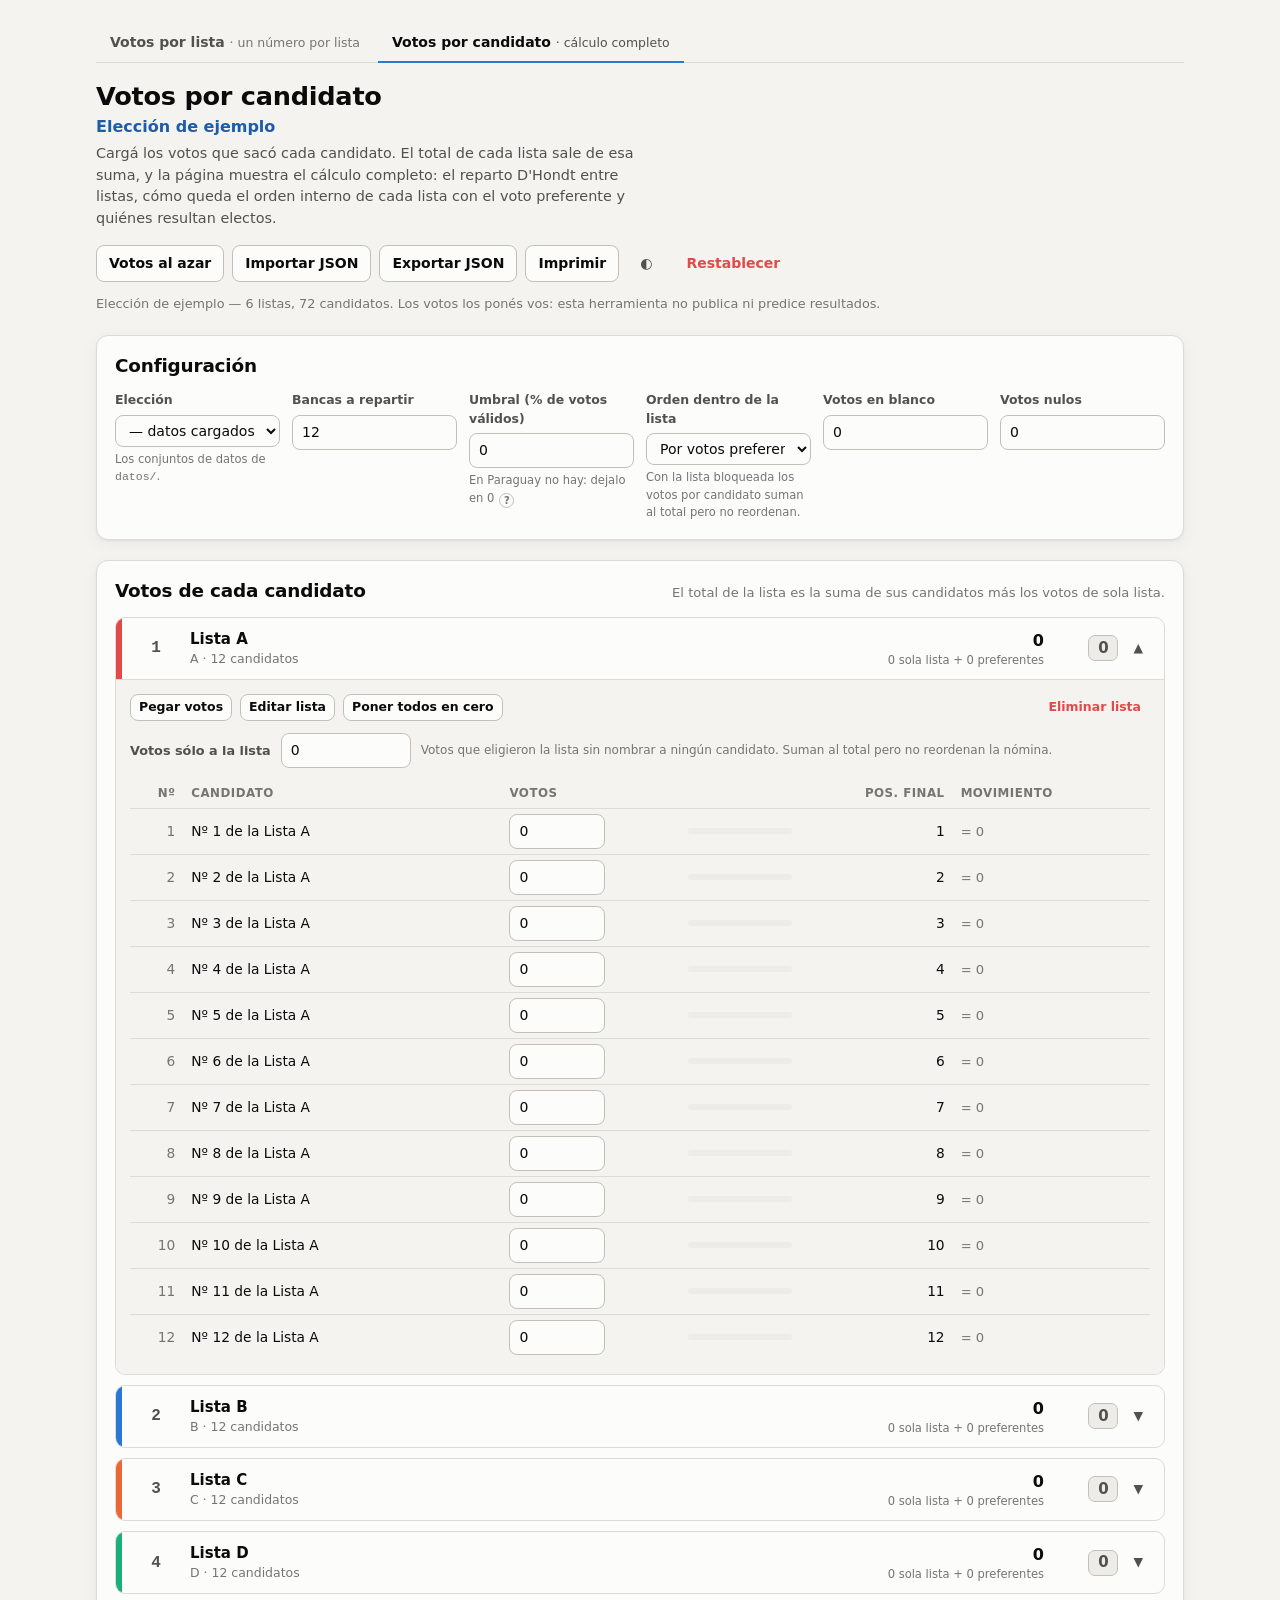
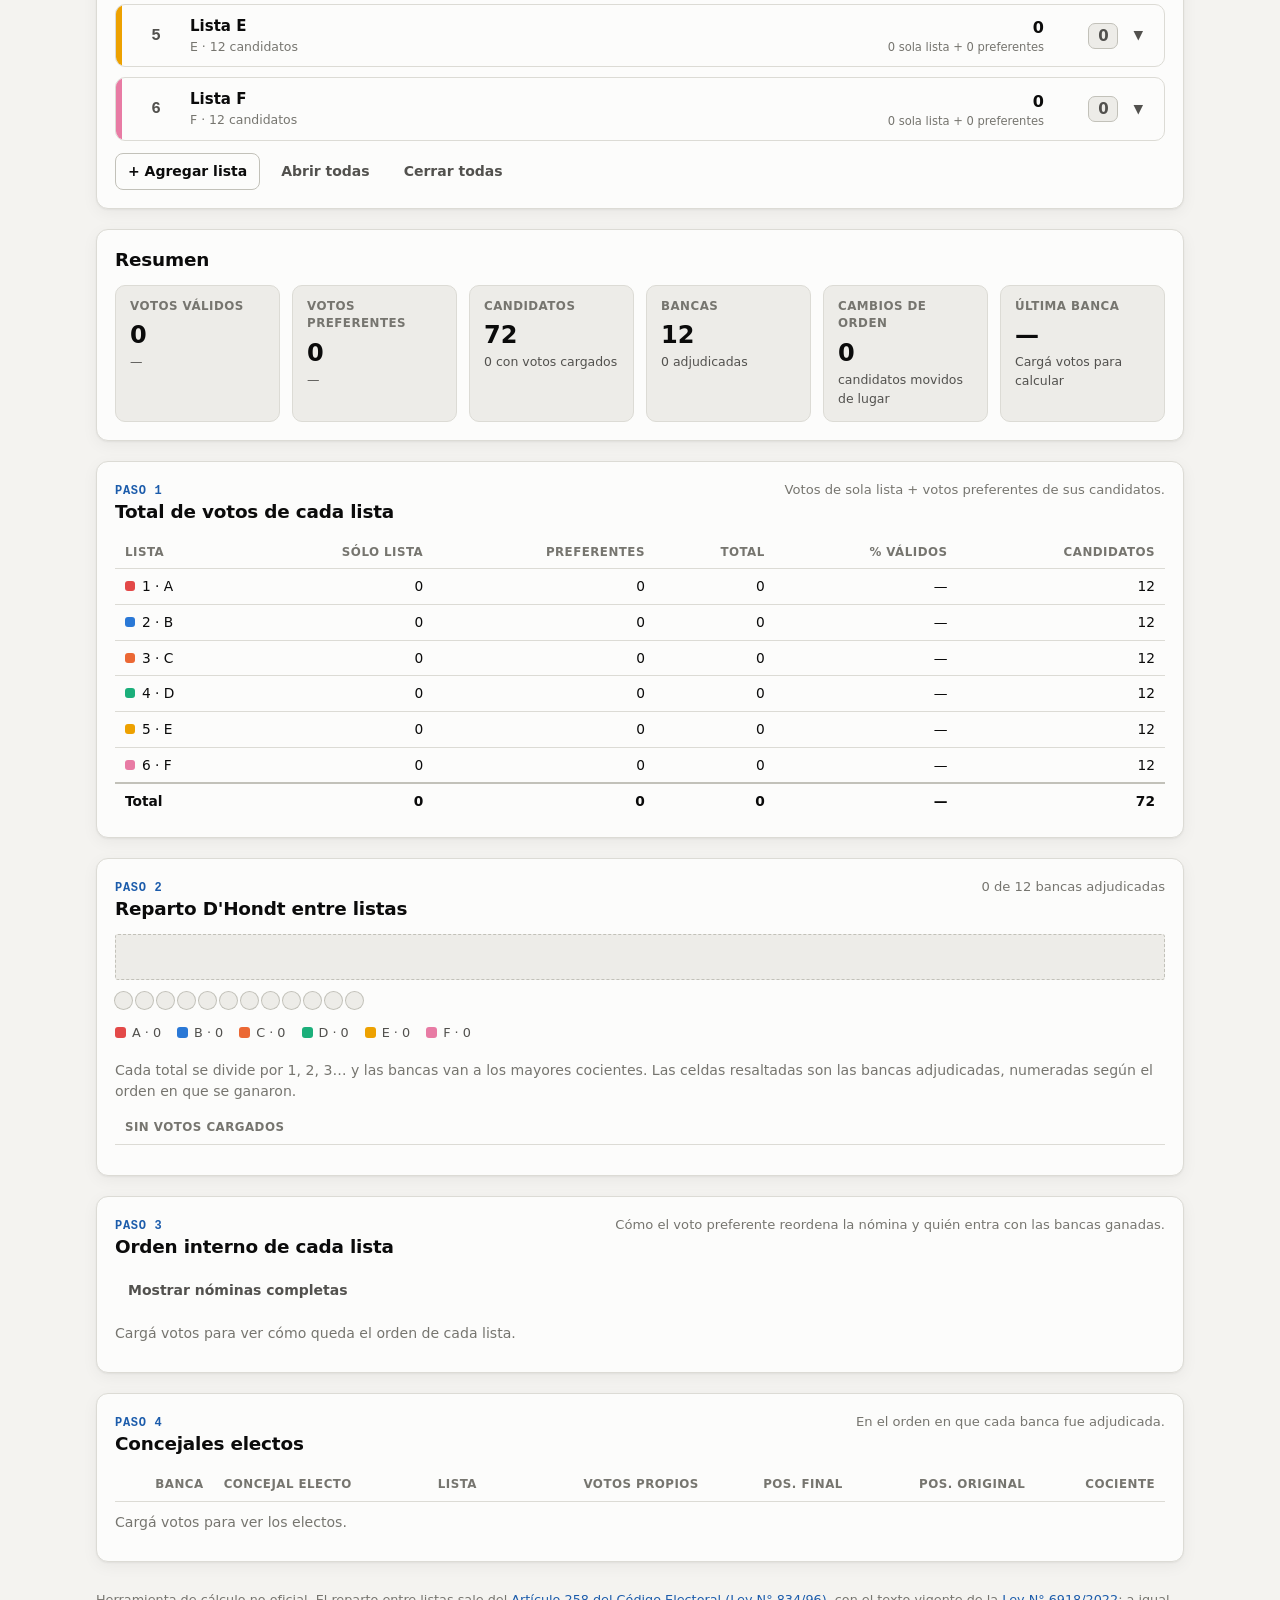
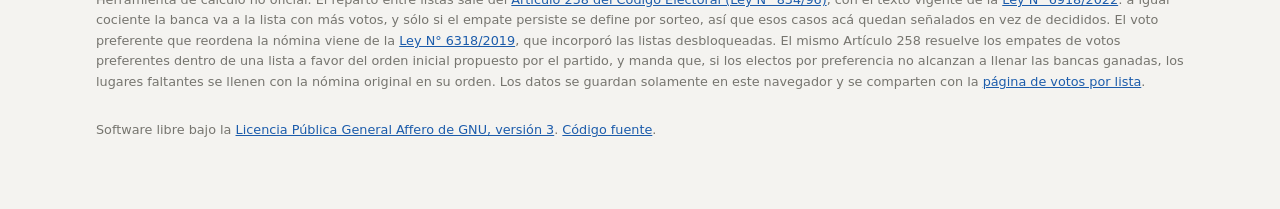
==== candidatos.html @ c0fc6de8 "Stop assuming the election is Asunción, fix export json name" ====
<!doctype html>
<html lang="es-PY">
<head>
<meta charset="utf-8">
<meta name="viewport" content="width=device-width, initial-scale=1">
<title>Votos por candidato — Calculadora D'Hondt</title>
<meta name="description" content="Cargá los votos de cada candidato y mirá el cálculo completo: el total de cada lista, el reparto D'Hondt, cómo queda el orden interno de cada lista y quiénes resultan electos.">

<!-- Cloudflare Pages sirve lo mismo en <proyecto>.pages.dev; esto le dice
     a los buscadores cuál es la dirección buena. -->
<link rel="canonical" href="https://bancas.melizeche.com/candidatos.html">

<!-- Vista previa al compartir el enlace. Si el subdominio cambia, hay que
     cambiar og:url y og:image: los scrapers no ejecutan JavaScript y las
     URLs absolutas son lo único que leen con seguridad. -->
<meta property="og:type" content="website">
<meta property="og:site_name" content="Calculadora D'Hondt">
<meta property="og:locale" content="es_PY">
<meta property="og:title" content="Calculadora D'Hondt — votos por candidato">
<meta property="og:description" content="Cargá los votos de cada candidato y mirá el cálculo completo: totales, reparto D'Hondt, orden interno de cada lista y electos.">
<meta property="og:url" content="https://bancas.melizeche.com/candidatos.html">
<meta property="og:image" content="https://bancas.melizeche.com/og.png">
<meta property="og:image:width" content="1200">
<meta property="og:image:height" content="630">
<meta property="og:image:alt" content="Calculadora D'Hondt: reparto de bancas entre listas">
<meta name="twitter:card" content="summary_large_image">
<meta name="twitter:title" content="Calculadora D'Hondt — votos por candidato">
<meta name="twitter:description" content="Cargá los votos de cada candidato y mirá el cálculo completo: totales, reparto D'Hondt, orden interno de cada lista y electos.">
<meta name="twitter:image" content="https://bancas.melizeche.com/og.png">
<link rel="icon" href="favicon.svg" type="image/svg+xml">
<link rel="stylesheet" href="css/base.css">
<style>
.tabla-cand td, .tabla-cand th { padding: 5px 8px; }
.tabla-cand input[type="number"] { width: 96px; }
.tabla-cand td.nombre { min-width: 200px; }
.mov { font-variant-numeric: tabular-nums; font-size: .82rem; }
.mov.sube { color: var(--good-ink); font-weight: 600; }
.mov.baja { color: var(--text-secondary); }
.mov.igual { color: var(--text-muted); }
.total-lista {
  font-variant-numeric: tabular-nums; font-weight: 650; font-size: 1rem;
  text-align: right; white-space: nowrap;
}
.total-lista .desglose {
  display: block; font-size: .72rem; font-weight: 400; color: var(--text-muted);
  white-space: normal; line-height: 1.3;   /* si no entra en una línea, que baje en vez de pisar la insignia */
}
.solo-lista { display: flex; flex-wrap: wrap; align-items: center; gap: 10px; margin-bottom: 12px; }
.solo-lista label { font-size: .8rem; font-weight: 600; color: var(--text-secondary); }
.solo-lista input { width: 130px; }
.solo-lista .note { font-size: .75rem; color: var(--text-muted); flex: 1 1 220px; }
.barra-pref { height: 6px; border-radius: 3px; background: var(--surface-2); overflow: hidden; min-width: 60px; }
.barra-pref > span { display: block; height: 100%; border-radius: 3px; }
.lista-head.cand-head { grid-template-columns: 6px 44px minmax(0,1fr) 190px 96px; }
@media (max-width: 720px) {
  .lista-head.cand-head {
    grid-template-columns: 6px 38px 1fr;
    grid-template-areas: "c n p" ". t t" ". b b";
  }
  .lista-head.cand-head .total-lista { grid-area: t; text-align: left; }
}
</style>
</head>
<body>
<div class="wrap">

<nav class="nav no-print">
  <a href="index.html">Votos por lista <span class="desc">un número por lista</span></a>
  <a href="candidatos.html" aria-current="page">Votos por candidato <span class="desc">cálculo completo</span></a>
</nav>

<div class="top">
  <div>
    <h1>Votos por candidato</h1>
    <p class="eleccion-actual" id="eleccion-actual"></p>
    <p class="sub">Cargá los votos que sacó cada candidato. El total de cada lista sale de esa suma, y la
      página muestra el cálculo completo: el reparto D'Hondt entre listas, cómo queda el orden interno de cada
      lista con el voto preferente y quiénes resultan electos.</p>
  </div>
  <div class="toolbar no-print">
    <button id="btn-azar">Votos al azar</button>
    <button id="btn-importar">Importar JSON</button>
    <button id="btn-exportar">Exportar JSON</button>
    <button id="btn-imprimir">Imprimir</button>
    <button id="btn-tema" class="ghost" title="Cambiar tema">◐</button>
    <button id="btn-reset" class="ghost danger">Restablecer</button>
  </div>
</div>

<div class="callout no-print" id="aviso-relleno" hidden>
  <strong>Hay nóminas con nombres de relleno.</strong>
  Alguna lista tiene candidatos genéricos («Candidato/a 1»…) que no corresponden a ninguna nómina oficial.
  Cambialos con «Pegar votos» o «Editar lista», o importá un JSON.
</div>

<p class="footer no-print" id="origen-datos" style="margin:-8px 0 20px"></p>

<section class="card no-print">
  <header>
    <h2>Configuración</h2>
  </header>
  <div class="config">
    <div class="field" id="campo-eleccion">
      <label for="cfg-eleccion">Elección</label>
      <select id="cfg-eleccion"></select>
      <div class="note">Los conjuntos de datos de <code>datos/</code>.</div>
    </div>
    <div class="field">
      <label for="cfg-bancas">Bancas a repartir</label>
      <input type="number" id="cfg-bancas" min="1" max="99" step="1">
    </div>
    <div class="field">
      <label for="cfg-umbral">Umbral (% de votos válidos)</label>
      <input type="number" id="cfg-umbral" min="0" max="20" step="0.1">
      <details class="ayuda">
        <summary>En Paraguay no hay: dejalo en 0</summary>
        <div>
          <p>El Artículo 258 reparte entre todas las listas que sacaron votos: no hay
            un mínimo que superar para entrar al reparto.</p>
          <p>Otros países que usan D'Hondt sí lo tienen: España pide 3 % de los votos
            válidos de la circunscripción, Argentina 3 % del padrón del distrito,
            Polonia 5 %. El campo está para probar qué pasaría acá con una barrera
            así. Subilo y mirá adónde van a parar las bancas de las listas que
            quedan afuera.</p>
        </div>
      </details>
    </div>
    <div class="field">
      <label for="cfg-modo">Orden dentro de la lista</label>
      <select id="cfg-modo">
        <option value="desbloqueada">Por votos preferentes</option>
        <option value="bloqueada">Por orden de la nómina</option>
      </select>
      <div class="note">Con la lista bloqueada los votos por candidato suman al total pero no reordenan.</div>
    </div>
    <div class="field">
      <label for="cfg-blancos">Votos en blanco</label>
      <input type="number" id="cfg-blancos" min="0" step="1">
    </div>
    <div class="field">
      <label for="cfg-nulos">Votos nulos</label>
      <input type="number" id="cfg-nulos" min="0" step="1">
    </div>
  </div>
</section>

<section class="card">
  <header>
    <h2>Votos de cada candidato</h2>
    <span class="hint">El total de la lista es la suma de sus candidatos más los votos de sola lista.</span>
  </header>
  <div class="listas" id="listas"></div>
  <div class="row no-print" style="margin-top:12px">
    <button id="btn-agregar">+ Agregar lista</button>
    <button id="btn-abrir-todo" class="ghost">Abrir todas</button>
    <button id="btn-cerrar-todo" class="ghost">Cerrar todas</button>
  </div>
</section>

<section class="card">
  <header><h2>Resumen</h2></header>
  <div class="stats" id="stats"></div>
</section>

<!-- ------------------------------------------------------------- paso 1 -->
<section class="card">
  <header>
    <div>
      <div class="paso">Paso 1</div>
      <h2>Total de votos de cada lista</h2>
    </div>
    <span class="hint">Votos de sola lista + votos preferentes de sus candidatos.</span>
  </header>
  <div class="table-scroll">
    <table id="tabla-totales">
      <thead>
        <tr>
          <th>Lista</th>
          <th class="num">Sólo lista</th>
          <th class="num">Preferentes</th>
          <th class="num">Total</th>
          <th class="num">% válidos</th>
          <th class="num">Candidatos</th>
        </tr>
      </thead>
      <tbody></tbody>
    </table>
  </div>
</section>

<!-- ------------------------------------------------------------- paso 2 -->
<section class="card">
  <header>
    <div>
      <div class="paso">Paso 2</div>
      <h2>Reparto D'Hondt entre listas</h2>
    </div>
    <span class="hint" id="reparto-hint"></span>
  </header>
  <div id="empates"></div>
  <div class="ribbon" id="ribbon" role="img" aria-label="Distribución de bancas por lista"></div>
  <div class="seats-grid" id="seats-grid" aria-hidden="true"></div>
  <div class="legend" id="legend"></div>
  <p class="empty" style="margin-top:8px">
    Cada total se divide por 1, 2, 3… y las bancas van a los mayores cocientes. Las celdas resaltadas son las
    bancas adjudicadas, numeradas según el orden en que se ganaron.
  </p>
  <div class="table-scroll">
    <table class="qtable" id="tabla-cocientes"><thead></thead><tbody></tbody></table>
  </div>
  <div class="row no-print" style="margin-top:12px">
    <button id="btn-mas-filas" class="ghost">Mostrar todos los divisores</button>
  </div>
</section>

<!-- ------------------------------------------------------------- paso 3 -->
<section class="card">
  <header>
    <div>
      <div class="paso">Paso 3</div>
      <h2>Orden interno de cada lista</h2>
    </div>
    <span class="hint">Cómo el voto preferente reordena la nómina y quién entra con las bancas ganadas.</span>
  </header>
  <div class="row no-print" style="margin-bottom:4px">
    <button id="btn-nominas" class="ghost">Mostrar nóminas completas</button>
  </div>
  <div id="reordenamiento"></div>
</section>

<!-- ------------------------------------------------------------- paso 4 -->
<section class="card">
  <header>
    <div>
      <div class="paso">Paso 4</div>
      <h2>Concejales electos</h2>
    </div>
    <span class="hint">En el orden en que cada banca fue adjudicada.</span>
  </header>
  <div class="table-scroll">
    <table id="tabla-electos">
      <thead>
        <tr>
          <th class="num">Banca</th>
          <th class="nombre">Concejal electo</th>
          <th>Lista</th>
          <th class="num">Votos propios</th>
          <th class="num">Pos. final</th>
          <th class="num">Pos. original</th>
          <th class="num">Cociente</th>
        </tr>
      </thead>
      <tbody></tbody>
    </table>
  </div>
</section>

<p class="footer">
  Herramienta de cálculo no oficial. El reparto entre listas sale del
  <a href="https://www.bacn.gov.py/leyes-paraguayas/2346/ley-n-834-establece-el-codigo-electoral-paraguayo"
     target="_blank" rel="noopener">Artículo 258 del Código Electoral (Ley N° 834/96)</a>,
  con el texto vigente de la
  <a href="https://www.bacn.gov.py/leyes-paraguayas/10452/ley-n-6918-modifica-los-articulos-170-246-247-248-y-258-de-la-ley-n-8341996-que-establece-el-codigo-electoral-paraguayo-y-sus-modificatorias-leyes-ns-31662007-y-63182019"
     target="_blank" rel="noopener">Ley N° 6918/2022</a>:
  a igual cociente la banca va a la lista con más votos, y sólo si el empate persiste se define por sorteo, así
  que esos casos acá quedan señalados en vez de decididos. El voto preferente que reordena la nómina viene de la
  <a href="https://www.bacn.gov.py/leyes-paraguayas/8850/[base64]"
     target="_blank" rel="noopener">Ley N° 6318/2019</a>, que incorporó las listas desbloqueadas.
  El mismo Artículo 258 resuelve los empates de votos preferentes dentro de una lista a favor del orden inicial
  propuesto por el partido, y manda que, si los electos por preferencia no alcanzan a llenar las bancas
  ganadas, los lugares faltantes se llenen con la nómina original en su orden.
  Los datos se guardan solamente en este navegador y se comparten con la
  <a href="index.html">página de votos por lista</a>.
</p>

<!-- El enlace al código no es decorativo: la AGPL pide que quien usa el
     programa por la red pueda conseguir su fuente, y para una página web eso
     se cumple con un enlace a la vista (ver la sección 13 de la licencia). -->
<p class="footer">
  Software libre bajo la
  <a href="https://www.gnu.org/licenses/agpl-3.0.html" target="_blank" rel="noopener">Licencia Pública General Affero de GNU, versión 3</a>.
  <a href="https://github.com/melizeche/DHondt" target="_blank" rel="noopener">Código fuente</a>.
</p>

</div>

<dialog id="dlg-pegar">
  <form method="dialog">
    <div class="dlg-body">
      <h3 id="dp-titulo" style="margin-bottom:6px">Pegar votos</h3>
      <p style="color:var(--text-muted); font-size:.82rem; margin-bottom:12px">
        Una línea por candidato, en el orden de la nómina. Acepta <code>Nombre</code>,
        <code>Nombre &lt;tab&gt; votos</code>, <code>Nombre; votos</code> o <code>Nombre, votos</code>.
        Si la línea sólo trae un número, se le asigna al candidato que ya está en esa posición.
      </p>
      <textarea id="dp-texto" rows="14" spellcheck="false"
        placeholder="Ana Rojas	4120&#10;Bruno Díaz	3980&#10;Carla Meza	2510"></textarea>
    </div>
    <div class="dlg-foot">
      <button value="cancel" class="ghost">Cancelar</button>
      <button value="ok" class="primary">Cargar</button>
    </div>
  </form>
</dialog>

<dialog id="dlg-lista">
  <form method="dialog">
    <div class="dlg-body">
      <h3 style="margin-bottom:14px">Editar lista</h3>
      <div class="config">
        <div class="field">
          <label for="dl-num">Número de lista</label>
          <input type="number" id="dl-num" min="0" step="1">
        </div>
        <div class="field" style="grid-column: span 2">
          <label for="dl-partido">Partido / movimiento / alianza</label>
          <input type="text" id="dl-partido">
        </div>
        <div class="field">
          <label for="dl-sigla">Sigla</label>
          <input type="text" id="dl-sigla" maxlength="14">
        </div>
      </div>
      <div class="field" style="margin-top:12px">
        <label>Color</label>
        <div class="swatches" id="dl-colores"></div>
      </div>
    </div>
    <div class="dlg-foot">
      <button value="cancel" class="ghost">Cancelar</button>
      <button value="ok" class="primary">Guardar</button>
    </div>
  </form>
</dialog>

<input type="file" id="file-input" accept="application/json,.json" hidden>

<script src="js/core.js"></script>
<script>
"use strict";

estado = cargarEstado();
// En esta página manda la carga por candidato, así que el total de cada lista
// se recalcula a partir de lo que ya haya guardado la otra página.
estado.listas.forEach(recalcularTotal);

// Esta página trata justamente del voto preferente, así que arranca en ese
// modo mientras no haya ningún voto por candidato cargado. Si ya hay votos, se
// respeta lo que el usuario haya elegido: la decisión es suya, no nuestra.
if (estado.modo !== "desbloqueada") {
  const hayPreferentes = estado.listas.some(function (l) { return sumaPreferentes(l) > 0; });
  if (!hayPreferentes) {
    estado.modo = "desbloqueada";
    guardar();
  }
}

/* En la primera visita se abre la primera lista, así la página llega con
 * campos donde cargar votos en vez de nueve filas cerradas. Sólo en la
 * primera: si el estado viene del navegador, manda lo que el usuario dejó
 * —incluido haber cerrado todas. */
function abrirPrimeraLista() {
  if (estado.listas.length) estado.listas[0].abierta = true;
}
if (!estadoRestaurado) abrirPrimeraLista();

let verTodosLosDivisores = false;
let verNominasCompletas = false;

/* ============================================================== render */
function render() {
  const res = calcularDHondt(estado.listas, estado.bancas, estado.umbral);
  renderConfig();
  renderProcedencia();
  renderListas(res);
  renderStats(res);
  renderTotales(res);
  renderReparto(res);
  renderCocientes(res);
  renderReordenamiento(res);
  renderElectos(res);
}

function renderConfig() {
  document.getElementById("cfg-bancas").value = estado.bancas;
  document.getElementById("cfg-umbral").value = estado.umbral;
  document.getElementById("cfg-modo").value = estado.modo;
  document.getElementById("cfg-blancos").value = estado.blancos;
  document.getElementById("cfg-nulos").value = estado.nulos;
}

/* -------------------------------------------------- carga por candidato */
function renderListas(res) {
  const cont = document.getElementById("listas");
  cont.textContent = "";

  if (!estado.listas.length) {
    cont.appendChild(el("p", { class: "empty", text: "No hay listas cargadas. Agregá al menos una." }));
    return;
  }

  estado.listas.forEach(function (lista) {
    const gan = res.ganadas.get(lista.id) || 0;
    const pref = sumaPreferentes(lista);

    const cabecera = el("div", { class: "lista-head cand-head" }, [
      el("div", { class: "lista-color", style: "background:" + colorDe(lista) }),
      el("div", { class: "lista-num", text: String(lista.numero) }),
      el("div", { class: "lista-nombre" }, [
        el("div", { class: "p", text: lista.partido }),
        el("div", { class: "s", text: lista.sigla + " · " + lista.candidatos.length + " candidatos" }),
      ]),
      el("div", { class: "total-lista" }, [
        document.createTextNode(n(lista.votos)),
        el("span", { class: "desglose", text: n(lista.soloLista) + " sola lista + " + n(pref) + " preferentes" }),
      ]),
      el("div", { class: "lista-bancas" }, [
        el("span", { class: "bancas-badge" + (gan > 0 ? " win" : ""), text: String(gan), title: nBancas(gan) }),
        el("button", {
          class: "ghost tiny no-print",
          text: lista.abierta ? "▲" : "▼",
          "aria-expanded": lista.abierta ? "true" : "false",
          "aria-label": (lista.abierta ? "Ocultar" : "Cargar") + " votos de " + lista.sigla,
          onclick: function () { lista.abierta = !lista.abierta; guardar(); render(); },
        }),
      ]),
    ]);

    const nodo = el("div", { class: "lista" + (gan > 0 ? " electa" : "") }, [cabecera]);
    if (lista.abierta) nodo.appendChild(cuerpoCarga(lista, gan));
    cont.appendChild(nodo);
  });
}

function cuerpoCarga(lista, gan) {
  const filas = detalleOrden(lista, estado.modo, gan);
  const maxPref = filas.reduce(function (m, f) { return Math.max(m, f.pref); }, 0);

  const barra = el("div", { class: "cand-toolbar no-print" }, [
    el("button", { class: "tiny", text: "Pegar votos", onclick: function () { abrirDialogoPegar(lista); } }),
    el("button", { class: "tiny", text: "Editar lista", onclick: function () { abrirDialogoLista(lista); } }),
    el("button", {
      class: "tiny", text: "Poner todos en cero",
      onclick: function () {
        lista.candidatos.forEach(function (c) { c.pref = 0; });
        recalcularTotal(lista);
        guardar(); render();
      },
    }),
    el("span", { class: "grow" }),
    el("button", {
      class: "tiny ghost danger", text: "Eliminar lista",
      onclick: function () {
        if (!confirm("¿Eliminar la lista " + lista.numero + " – " + lista.sigla + "?")) return;
        estado.listas = estado.listas.filter(function (x) { return x.id !== lista.id; });
        guardar(); render();
      },
    }),
  ]);

  const soloLista = el("div", { class: "solo-lista no-print" }, [
    el("label", { for: "solo-" + lista.id, text: "Votos sólo a la lista" }),
    el("input", {
      type: "number", min: "0", step: "1", id: "solo-" + lista.id, value: String(lista.soloLista),
      oninput: function (e) {
        lista.soloLista = clampInt(e.target.value, 0, 1e12, 0);
        recalcularTotal(lista);
        guardar();
        renderTrasVotos();
      },
    }),
    el("span", { class: "note", text: "Votos que eligieron la lista sin nombrar a ningún candidato. Suman al total pero no reordenan la nómina." }),
  ]);

  // Tabla de carga: una fila por candidato, en el orden original de la nómina
  // para que los campos no salten de lugar mientras se escribe.
  const cuerpo = el("tbody");
  lista.candidatos.forEach(function (c, i) {
    const f = filas.find(function (x) { return x.posOriginal === i + 1; });
    cuerpo.appendChild(el("tr", { class: f.electo ? "electo" : "" }, [
      el("td", { class: "num", style: "color:var(--text-muted)", text: String(i + 1) }),
      el("td", { class: "nombre", text: c.nombre }),
      el("td", null, [
        el("input", {
          type: "number", min: "0", step: "1", value: String(c.pref),
          "aria-label": "Votos de " + c.nombre,
          oninput: function (e) {
            c.pref = clampInt(e.target.value, 0, 1e12, 0);
            recalcularTotal(lista);
            guardar();
            renderTrasVotos();
          },
        }),
      ]),
      el("td", null, [
        el("div", { class: "barra-pref", title: pct(c.pref, maxPref) }, [
          el("span", { style: "width:" + (maxPref > 0 ? (c.pref / maxPref) * 100 : 0) + "%; background:" + colorDe(lista) }),
        ]),
      ]),
      el("td", { class: "num", text: estado.modo === "desbloqueada" ? String(f.posFinal) : "—" }),
      el("td", null, [nodoMovimiento(f)]),
      el("td", { class: "tag-electo", text: f.electo ? "Electo" : "" }),
    ]));
  });

  const tabla = el("table", { class: "tabla-cand" }, [
    el("thead", null, [
      el("tr", null, [
        el("th", { class: "num", text: "Nº" }),
        el("th", { class: "nombre", text: "Candidato" }),
        el("th", { text: "Votos" }),
        el("th", { text: "" }),
        el("th", { class: "num", text: "Pos. final" }),
        el("th", { text: "Movimiento" }),
        el("th", { text: "" }),
      ]),
    ]),
    cuerpo,
  ]);

  return el("div", { class: "lista-body" }, [
    barra,
    soloLista,
    el("div", { class: "table-scroll" }, [tabla]),
  ]);
}

function nodoMovimiento(f) {
  if (estado.modo !== "desbloqueada") return el("span", { class: "mov igual", text: "—" });
  if (f.movimiento > 0) return el("span", { class: "mov sube", text: "▲ " + f.movimiento });
  if (f.movimiento < 0) return el("span", { class: "mov baja", text: "▼ " + (-f.movimiento) });
  return el("span", { class: "mov igual", text: "= 0" });
}

/* ---------------------------------------------------------------- stats */
function renderStats(res) {
  const cont = document.getElementById("stats");
  cont.textContent = "";

  const emitidos = res.votosValidos + estado.blancos + estado.nulos;
  const totalPref = estado.listas.reduce(function (s, l) { return s + sumaPreferentes(l); }, 0);
  const candidatos = estado.listas.reduce(function (s, l) { return s + l.candidatos.length; }, 0);
  const conVotos = estado.listas.reduce(function (s, l) {
    return s + l.candidatos.filter(function (c) { return c.pref > 0; }).length;
  }, 0);

  let movidos = 0;
  if (estado.modo === "desbloqueada") {
    estado.listas.forEach(function (l) {
      detalleOrden(l, estado.modo, res.ganadas.get(l.id) || 0).forEach(function (f) {
        if (f.movimiento !== 0) movidos++;
      });
    });
  }

  [
    { k: "Votos válidos", v: n(res.votosValidos), d: emitidos > 0 ? pct(res.votosValidos, emitidos) + " de los emitidos" : "—" },
    { k: "Votos preferentes", v: n(totalPref), d: res.votosValidos > 0 ? pct(totalPref, res.votosValidos) + " de los válidos" : "—" },
    { k: "Candidatos", v: String(candidatos), d: conVotos + " con votos cargados" },
    { k: "Bancas", v: String(estado.bancas), d: res.rondas.length + " adjudicadas" },
    { k: "Cambios de orden", v: estado.modo === "desbloqueada" ? String(movidos) : "—",
      d: estado.modo === "desbloqueada" ? "candidatos movidos de lugar" : "lista bloqueada: no reordena" },
    { k: "Última banca", v: res.ultima ? fmtCociente.format(res.ultima.cociente) : "—",
      d: res.ultima ? "Cociente que entró (ronda " + res.ultima.ronda + ")" : "Cargá votos para calcular" },
  ].forEach(function (t) {
    cont.appendChild(el("div", { class: "stat" }, [
      el("div", { class: "k", text: t.k }),
      el("div", { class: "v", text: t.v }),
      el("div", { class: "d", text: t.d }),
    ]));
  });
}

/* --------------------------------------------------------------- paso 1 */
function renderTotales(res) {
  const tbody = document.querySelector("#tabla-totales tbody");
  tbody.textContent = "";

  estado.listas.forEach(function (l) {
    const pref = sumaPreferentes(l);
    tbody.appendChild(el("tr", null, [
      el("td", null, [
        el("span", { class: "chip", style: "background:" + colorDe(l) }),
        document.createTextNode(l.numero + " · " + l.sigla),
      ]),
      el("td", { class: "num", text: n(l.soloLista) }),
      el("td", { class: "num", text: n(pref) }),
      el("td", { class: "num", text: n(l.votos) }),
      el("td", { class: "num", text: pct(l.votos, res.votosValidos) }),
      el("td", { class: "num", text: String(l.candidatos.length) }),
    ]));
  });

  const soloTotal = estado.listas.reduce(function (s, l) { return s + l.soloLista; }, 0);
  const prefTotal = estado.listas.reduce(function (s, l) { return s + sumaPreferentes(l); }, 0);
  tbody.appendChild(el("tr", { class: "total" }, [
    el("td", { text: "Total" }),
    el("td", { class: "num", text: n(soloTotal) }),
    el("td", { class: "num", text: n(prefTotal) }),
    el("td", { class: "num", text: n(res.votosValidos) }),
    el("td", { class: "num", text: res.votosValidos > 0 ? "100,0 %" : "—" }),
    el("td", { class: "num", text: String(estado.listas.reduce(function (s, l) { return s + l.candidatos.length; }, 0)) }),
  ]));
}

/* --------------------------------------------------------------- paso 2 */
function renderReparto(res) {
  document.getElementById("reparto-hint").textContent =
    res.rondas.length + " de " + estado.bancas + " bancas adjudicadas";

  const avisos = document.getElementById("empates");
  avisos.textContent = "";
  res.empates.forEach(function (e) {
    avisos.appendChild(el("div", { class: "callout" }, [
      el("strong", { text: "Empate en la banca " + e.ronda + ". " }),
      document.createTextNode(
        e.listas.map(function (l) { return l.sigla; }).join(", ") +
        " comparten el cociente " + fmtCociente.format(e.cociente) + " y la misma cantidad de votos, " +
        "con " + nBancas(e.enDisputa) + " en disputa. El Artículo 258 del Código Electoral manda que, a igual " +
        "cociente, la banca vaya a la lista con más votos; como acá también empatan en votos, se define por " +
        "sorteo. La banca se muestra adjudicada a la primera por orden de lista, pero esa parte no la decide " +
        "el cálculo."),
    ]));
  });

  // En orden de lista, no por tamaño: así los colores vecinos son siempre los
  // mismos y conservan la separación cromática validada.
  const conBanca = estado.listas.filter(function (l) { return (res.ganadas.get(l.id) || 0) > 0; });
  const totalAdj = res.rondas.length;

  const ribbon = document.getElementById("ribbon");
  ribbon.textContent = "";
  if (!totalAdj) {
    ribbon.appendChild(el("div", { class: "ribbon-seg", style: "flex:1; background:var(--surface-2); border:1px dashed var(--border-strong)" }));
    ribbon.setAttribute("aria-label", "Sin bancas adjudicadas todavía");
  } else {
    conBanca.forEach(function (l) {
      const b = res.ganadas.get(l.id);
      ribbon.appendChild(el("div", {
        class: "ribbon-seg",
        style: "flex:" + b + " 1 0; background:" + colorDe(l),
        title: l.sigla + ": " + nBancas(b),
      }, [el("span", { text: b / totalAdj >= 0.09 ? l.sigla + " " + b : String(b) })]));
    });
    ribbon.setAttribute("aria-label", "Distribución: " +
      conBanca.map(function (l) { return l.sigla + " " + res.ganadas.get(l.id); }).join(", "));
  }

  const grid = document.getElementById("seats-grid");
  grid.textContent = "";
  conBanca.forEach(function (l) {
    for (let i = 0; i < res.ganadas.get(l.id); i++) {
      grid.appendChild(el("div", { class: "seat-dot", style: "background:" + colorDe(l) }));
    }
  });
  for (let i = 0; i < estado.bancas - totalAdj; i++) {
    grid.appendChild(el("div", { class: "seat-dot", style: "background:var(--surface-2); box-shadow:0 0 0 1px var(--border-strong)" }));
  }

  const leyenda = document.getElementById("legend");
  leyenda.textContent = "";
  estado.listas.forEach(function (l) {
    leyenda.appendChild(el("span", { class: "item" }, [
      el("span", { class: "chip", style: "background:" + colorDe(l) }),
      el("span", { text: l.sigla + " · " + (res.ganadas.get(l.id) || 0) }),
    ]));
  });
}

function renderCocientes(res) {
  const thead = document.querySelector("#tabla-cocientes thead");
  const tbody = document.querySelector("#tabla-cocientes tbody");
  thead.textContent = "";
  tbody.textContent = "";

  const listas = estado.listas.filter(function (l) { return l.votos > 0; });
  const btn = document.getElementById("btn-mas-filas");

  if (!listas.length) {
    thead.appendChild(el("tr", null, [el("th", { text: "Sin votos cargados" })]));
    btn.hidden = true;
    return;
  }

  let maxGanadas = 0;
  listas.forEach(function (l) { maxGanadas = Math.max(maxGanadas, res.ganadas.get(l.id) || 0); });
  const filas = verTodosLosDivisores ? estado.bancas : Math.min(estado.bancas, maxGanadas + 2);
  btn.hidden = estado.bancas <= maxGanadas + 2;
  btn.textContent = verTodosLosDivisores ? "Mostrar solo los divisores relevantes" : "Mostrar todos los divisores";

  const ganadorPorClave = new Map();
  res.rondas.forEach(function (r) { ganadorPorClave.set(r.listaId + ":" + r.divisor, r.ronda); });

  const filaEnc = el("tr", null, [el("th", { class: "div", text: "÷" })]);
  listas.forEach(function (l) {
    filaEnc.appendChild(el("th", { class: "num" }, [
      el("span", { class: "chip", style: "background:" + colorDe(l) }),
      document.createTextNode(l.sigla),
    ]));
  });
  thead.appendChild(filaEnc);

  for (let d = 1; d <= filas; d++) {
    const tr = el("tr", null, [el("th", { class: "div", scope: "row", text: String(d) })]);
    listas.forEach(function (l) {
      const ronda = ganadorPorClave.get(l.id + ":" + d);
      const celda = el("td", { class: "num" + (ronda ? " hit" : "") }, [
        document.createTextNode(fmtCociente.format(l.votos / d)),
        ronda ? el("span", { class: "r", text: "#" + ronda }) : null,
      ]);
      if (ronda) celda.title = "Banca " + ronda + " para " + l.sigla;
      tr.appendChild(celda);
    });
    tbody.appendChild(tr);
  }
}

/* --------------------------------------------------------------- paso 3 */
function renderReordenamiento(res) {
  const cont = document.getElementById("reordenamiento");
  cont.textContent = "";

  if (estado.modo !== "desbloqueada") {
    cont.appendChild(el("div", { class: "callout" }, [
      el("strong", { text: "La lista está cerrada y bloqueada. " }),
      document.createTextNode(
        "Los votos por candidato suman al total de la lista, pero el orden interno no se recalcula: las bancas " +
        "van a los primeros de la nómina. Cambiá «Orden dentro de la lista» a «Por votos preferentes» para ver " +
        "el reordenamiento."),
    ]));
  }

  const conVotos = estado.listas.filter(function (l) { return l.votos > 0; });
  if (!conVotos.length) {
    cont.appendChild(el("p", { class: "empty", text: "Cargá votos para ver cómo queda el orden de cada lista." }));
    return;
  }

  conVotos.forEach(function (lista) {
    const gan = res.ganadas.get(lista.id) || 0;
    const filas = detalleOrden(lista, estado.modo, gan);
    const pref = sumaPreferentes(lista);

    // En la vista compacta se muestran los que entran más los tres siguientes,
    // que son los que definirían la banca próxima; el resto queda a un clic.
    const aMostrar = verNominasCompletas ? filas.length : Math.min(filas.length, Math.max(gan + 3, 3));

    const tbody = el("tbody");
    filas.slice(0, aMostrar).forEach(function (f) {
      tbody.appendChild(el("tr", { class: f.electo ? "electo" : "" }, [
        el("td", { class: "num", text: String(f.posFinal) }),
        el("td", { class: "nombre", text: f.nombre }),
        el("td", { class: "num", text: n(f.pref) }),
        el("td", { class: "num", text: pref > 0 ? pct(f.pref, pref) : "—" }),
        el("td", { class: "num", style: "color:var(--text-muted)", text: String(f.posOriginal) }),
        el("td", null, [nodoMovimiento(f)]),
        el("td", { class: "tag-electo", text: f.electo ? "Electo" : "" }),
      ]));
    });
    if (aMostrar < filas.length) {
      tbody.appendChild(el("tr", null, [
        el("td", { colspan: "7", class: "empty",
          text: "…y " + (filas.length - aMostrar) + " candidatos más sin banca." }),
      ]));
    }

    const encabezado = el("div", { class: "row", style: "margin:18px 0 8px" }, [
      el("span", { class: "chip", style: "width:12px;height:12px;border-radius:3px;display:inline-block;background:" + colorDe(lista) }),
      el("strong", { text: lista.numero + " · " + lista.partido }),
      el("span", { style: "color:var(--text-muted); font-size:.85rem",
        text: gan > 0
          ? "— " + nBancas(gan) + ": " + (gan === 1 ? "entra el primero" : "entran los " + gan + " primeros")
          : "— sin bancas" }),
    ]);

    cont.appendChild(encabezado);
    if (gan > lista.candidatos.length) {
      cont.appendChild(el("div", { class: "callout" }, [
        el("strong", { text: "Faltan candidatos. " }),
        document.createTextNode("La lista ganó " + gan + " bancas pero su nómina tiene " +
          lista.candidatos.length + ". Cargá el resto de la nómina para completar el cálculo."),
      ]));
    }
    cont.appendChild(el("div", { class: "table-scroll" }, [
      el("table", null, [
        el("thead", null, [
          el("tr", null, [
            el("th", { class: "num", text: "Pos. final" }),
            el("th", { class: "nombre", text: "Candidato" }),
            el("th", { class: "num", text: "Votos" }),
            el("th", { class: "num", text: "% de la lista" }),
            el("th", { class: "num", text: "Pos. original" }),
            el("th", { text: "Movimiento" }),
            el("th", { text: "" }),
          ]),
        ]),
        tbody,
      ]),
    ]));
  });
}

/* --------------------------------------------------------------- paso 4 */
function renderElectos(res) {
  const tbody = document.querySelector("#tabla-electos tbody");
  tbody.textContent = "";

  if (!res.rondas.length) {
    tbody.appendChild(el("tr", null, [
      el("td", { colspan: "7", class: "empty", text: "Cargá votos para ver los electos." }),
    ]));
    return;
  }

  const porLista = new Map();
  res.rondas.forEach(function (r) {
    const lista = estado.listas.find(function (l) { return l.id === r.listaId; });
    if (!lista) return;
    if (!porLista.has(lista.id)) {
      porLista.set(lista.id, { filas: detalleOrden(lista, estado.modo, res.ganadas.get(lista.id) || 0), usados: 0 });
    }
    const info = porLista.get(lista.id);
    const f = info.filas[info.usados];
    info.usados++;

    tbody.appendChild(el("tr", null, [
      el("td", { class: "num", text: String(r.ronda) }),
      el("td", { class: "nombre", text: f ? f.nombre : "— sin candidato en la nómina —" }),
      el("td", null, [
        el("span", { class: "chip", style: "background:" + colorDe(lista) }),
        document.createTextNode(lista.numero + " · " + lista.sigla),
      ]),
      el("td", { class: "num", text: f ? n(f.pref) : "—" }),
      el("td", { class: "num", text: String(info.usados) }),
      el("td", { class: "num", style: "color:var(--text-muted)", text: f ? String(f.posOriginal) : "—" }),
      el("td", { class: "num", text: fmtCociente.format(r.cociente) }),
    ]));
  });
}

/* Vuelve a dibujar todo salvo los campos de carga, para no perder el foco
   mientras se escriben los votos. */
function renderTrasVotos() {
  const activo = document.activeElement;
  const res = calcularDHondt(estado.listas, estado.bancas, estado.umbral);
  renderStats(res);
  renderTotales(res);
  renderReparto(res);
  renderCocientes(res);
  renderReordenamiento(res);
  renderElectos(res);
  actualizarCabecerasListas(res);
  if (activo && document.contains(activo)) activo.focus();
}

function actualizarCabecerasListas(res) {
  const nodos = document.querySelectorAll("#listas .lista");
  estado.listas.forEach(function (lista, i) {
    const nodo = nodos[i];
    if (!nodo) return;
    const gan = res.ganadas.get(lista.id) || 0;

    const badge = nodo.querySelector(".bancas-badge");
    if (badge) {
      badge.textContent = String(gan);
      badge.className = "bancas-badge" + (gan > 0 ? " win" : "");
    }
    const total = nodo.querySelector(".total-lista");
    if (total) {
      total.textContent = n(lista.votos);
      total.appendChild(el("span", {
        class: "desglose",
        text: n(lista.soloLista) + " sola lista + " + n(sumaPreferentes(lista)) + " preferentes",
      }));
    }
    nodo.className = "lista" + (gan > 0 ? " electa" : "");

    // Las marcas de electo y la posición final dependen del total, así que se
    // actualizan sin tocar los inputs (que conservan el foco y el cursor).
    if (lista.abierta) {
      const filas = detalleOrden(lista, estado.modo, gan);
      const trs = nodo.querySelectorAll(".tabla-cand tbody tr");
      const maxPref = filas.reduce(function (m, f) { return Math.max(m, f.pref); }, 0);
      lista.candidatos.forEach(function (c, j) {
        const tr = trs[j];
        if (!tr) return;
        const f = filas.find(function (x) { return x.posOriginal === j + 1; });
        tr.className = f.electo ? "electo" : "";
        const celdas = tr.querySelectorAll("td");
        const relleno = celdas[3].querySelector(".barra-pref > span");
        if (relleno) relleno.style.width = (maxPref > 0 ? (c.pref / maxPref) * 100 : 0) + "%";
        celdas[4].textContent = estado.modo === "desbloqueada" ? String(f.posFinal) : "—";
        celdas[5].textContent = "";
        celdas[5].appendChild(nodoMovimiento(f));
        celdas[6].textContent = f.electo ? "Electo" : "";
      });
    }
  });
}

/* ============================================================== diálogos */
let listaEnEdicion = null;

function abrirDialogoPegar(lista) {
  listaEnEdicion = lista;
  document.getElementById("dp-titulo").textContent = "Pegar votos — " + lista.numero + " · " + lista.partido;
  document.getElementById("dp-texto").value = lista.candidatos.map(function (c) {
    return c.pref > 0 ? c.nombre + "\t" + c.pref : c.nombre;
  }).join("\n");
  document.getElementById("dlg-pegar").showModal();
}

/* «Nombre<tab>1.234», «Nombre; 1234», «Nombre, 1234», «Nombre» o «1234». El
 * número va siempre al final; los puntos y espacios de miles se descartan. */
function parsearLinea(linea) {
  const m = linea.match(/^(.*?)[\t;,|]?\s*([\d][\d.\s]*)$/);
  if (!m) return { nombre: linea.trim(), votos: null };
  const nombre = m[1].trim();
  const votos = clampInt(m[2].replace(/[^\d]/g, ""), 0, 1e12, 0);
  return { nombre: nombre, votos: votos };
}

document.getElementById("dlg-pegar").addEventListener("close", function (e) {
  if (e.target.returnValue === "ok" && listaEnEdicion) {
    const lineas = document.getElementById("dp-texto").value
      .split("\n").map(function (s) { return s.trim(); })
      .filter(function (s) { return s !== ""; });

    if (lineas.length) {
      const previos = listaEnEdicion.candidatos;
      listaEnEdicion.candidatos = lineas.map(function (linea, i) {
        const p = parsearLinea(linea);
        // línea sólo con número: conserva el nombre que ya estaba en esa posición
        const nombre = p.nombre || (previos[i] ? previos[i].nombre : "Candidato/a " + (i + 1));
        const pref = p.votos !== null ? p.votos
          : (previos[i] && previos[i].nombre === nombre ? previos[i].pref : 0);
        return { nombre: nombre, pref: pref };
      });
      recalcularTotal(listaEnEdicion);
      guardar();
    }
  }
  listaEnEdicion = null;
  render();
});

function abrirDialogoLista(lista) {
  listaEnEdicion = lista;
  document.getElementById("dl-num").value = lista.numero;
  document.getElementById("dl-partido").value = lista.partido;
  document.getElementById("dl-sigla").value = lista.sigla;

  renderSelectorColor(document.getElementById("dl-colores"), lista);
  document.getElementById("dlg-lista").showModal();
}

document.getElementById("dlg-lista").addEventListener("close", function (e) {
  if (e.target.returnValue === "ok" && listaEnEdicion) {
    listaEnEdicion.numero = clampInt(document.getElementById("dl-num").value, 0, 9999, listaEnEdicion.numero);
    listaEnEdicion.partido = document.getElementById("dl-partido").value.trim() || listaEnEdicion.partido;
    listaEnEdicion.sigla = document.getElementById("dl-sigla").value.trim() || listaEnEdicion.sigla;
    guardar();
  }
  listaEnEdicion = null;
  render();
});

/* ============================================================== eventos */
function enlazarConfig(id, aplicar) {
  document.getElementById(id).addEventListener("input", function (e) {
    aplicar(e.target.value);
    guardar();
    render();
  });
}
enlazarConfig("cfg-bancas", function (v) { estado.bancas = clampInt(v, 1, 99, BANCAS_POR_DEFECTO); });
enlazarConfig("cfg-umbral", function (v) { estado.umbral = clampNum(v, 0, 20, 0); });
enlazarConfig("cfg-modo", function (v) { estado.modo = v === "desbloqueada" ? "desbloqueada" : "bloqueada"; });
enlazarConfig("cfg-blancos", function (v) { estado.blancos = clampInt(v, 0, 1e12, 0); });
enlazarConfig("cfg-nulos", function (v) { estado.nulos = clampInt(v, 0, 1e12, 0); });

document.getElementById("btn-agregar").addEventListener("click", function () {
  const i = estado.listas.length;
  estado.listas.push({
    id: proximoId++,
    numero: i + 1,
    partido: "Nueva lista " + (i + 1),
    sigla: "L" + (i + 1),
    color: i % PALETA.length,
    votos: 0,
    soloLista: 0,
    abierta: true,
    candidatos: nominaPorDefecto(estado.bancas),
  });
  guardar();
  render();
});

document.getElementById("btn-abrir-todo").addEventListener("click", function () {
  estado.listas.forEach(function (l) { l.abierta = true; });
  guardar(); render();
});
document.getElementById("btn-cerrar-todo").addEventListener("click", function () {
  estado.listas.forEach(function (l) { l.abierta = false; });
  guardar(); render();
});

document.getElementById("btn-azar").addEventListener("click", function () {
  if (!confirmarSorteo()) return;
  // Esta es la página del voto preferente: sortear sobre una lista bloqueada
  // dejaría todo como voto de lista y no habría nada que mostrar.
  estado.modo = "desbloqueada";
  sortearVotos(estado);
  votosSorteados = true;
  guardar();
  render();
});

document.getElementById("btn-reset").addEventListener("click", function () {
  if (!confirm("Se borran los votos, las nóminas y los cambios de listas. ¿Continuar?")) return;
  estado = datosPorDefecto();
  votosSorteados = false;
  abrirPrimeraLista();   // igual que en la primera visita
  guardar();
  render();
});

document.getElementById("btn-imprimir").addEventListener("click", function () { window.print(); });
document.getElementById("btn-exportar").addEventListener("click", function () { exportarJSON(); });
conectarImportacion("btn-importar", "file-input", function () {
  estado.listas.forEach(recalcularTotal);
  render();
});

document.getElementById("btn-mas-filas").addEventListener("click", function () {
  verTodosLosDivisores = !verTodosLosDivisores;
  render();
});

document.getElementById("btn-nominas").addEventListener("click", function () {
  verNominasCompletas = !verNominasCompletas;
  this.textContent = verNominasCompletas ? "Mostrar sólo los primeros" : "Mostrar nóminas completas";
  render();
});

function alCargarEleccion() {
  abrirPrimeraLista();   // llega con campos donde cargar, igual que al entrar
  estado.listas.forEach(recalcularTotal);
  render();
}
conectarSelectorElecciones("cfg-eleccion", alCargarEleccion);
conectarAyudas();
inicializarTema(render);
render();
</script>
</body>
</html>
---- css/base.css ----
/* Estilos compartidos por index.html y candidatos.html. */

/* ---------------------------------------------------------------- tokens */
:root {
  color-scheme: light;
  --surface-0: #f4f3f0;
  --surface-1: #fcfcfb;
  --surface-2: #edece8;
  --border:    #dcdbd5;
  --border-strong: #c2c1b9;
  --text-primary:   #0b0b0b;
  --text-secondary: #52514e;
  --text-muted:     #76756f;
  --accent:      #2a78d6;
  --accent-ink:  #1c5cab;
  --good:        #1baf7a;
  --good-ink:    #0f6f4d;
  --warn-bg:     #fdf4e0;
  --warn-border: #eda100;
  --warn-ink:    #7a5300;
  --danger:      #e34948;
  --shadow: 0 1px 2px rgba(0,0,0,.05), 0 4px 16px rgba(0,0,0,.05);
  --radius: 12px;
  --mono: ui-monospace, SFMono-Regular, "SF Mono", Menlo, Consolas, monospace;
}
@media (prefers-color-scheme: dark) {
  :root:where(:not([data-theme="light"])) {
    color-scheme: dark;
    --surface-0: #131312;
    --surface-1: #1a1a19;
    --surface-2: #232322;
    --border:    #343432;
    --border-strong: #4a4a47;
    --text-primary:   #ffffff;
    --text-secondary: #c3c2b7;
    --text-muted:     #949389;
    --accent:      #3987e5;
    --accent-ink:  #86b6ef;
    --good:        #199e70;
    --good-ink:    #5fd0a6;
    --warn-bg:     #3a2f14;
    --warn-border: #c98500;
    --warn-ink:    #eda100;
    --danger:      #e66767;
    --shadow: 0 1px 2px rgba(0,0,0,.35), 0 4px 16px rgba(0,0,0,.35);
  }
}
:root[data-theme="dark"] {
  color-scheme: dark;
  --surface-0: #131312;
  --surface-1: #1a1a19;
  --surface-2: #232322;
  --border:    #343432;
  --border-strong: #4a4a47;
  --text-primary:   #ffffff;
  --text-secondary: #c3c2b7;
  --text-muted:     #949389;
  --accent:      #3987e5;
  --accent-ink:  #86b6ef;
  --good:        #199e70;
  --good-ink:    #5fd0a6;
  --warn-bg:     #3a2f14;
  --warn-border: #c98500;
  --warn-ink:    #eda100;
  --danger:      #e66767;
  --shadow: 0 1px 2px rgba(0,0,0,.35), 0 4px 16px rgba(0,0,0,.35);
}

* { box-sizing: border-box; }
html, body { margin: 0; padding: 0; }
body {
  background: var(--surface-0);
  color: var(--text-primary);
  font-family: ui-sans-serif, system-ui, -apple-system, "Segoe UI", Roboto, Helvetica, Arial, sans-serif;
  font-size: 15px;
  line-height: 1.5;
  -webkit-text-size-adjust: 100%;
}
.wrap { max-width: 1120px; margin: 0 auto; padding: 24px 16px 72px; }

h1, h2, h3 { line-height: 1.25; margin: 0; font-weight: 650; letter-spacing: -0.01em; }
h1 { font-size: 1.6rem; }
h2 { font-size: 1.15rem; }
h3 { font-size: 1rem; }
p { margin: 0; }
a { color: var(--accent-ink); }

/* --------------------------------------------------------------- header */
.top {
  display: flex; flex-wrap: wrap; gap: 16px;
  align-items: flex-start; justify-content: space-between;
  margin-bottom: 20px;
}
.top .sub { color: var(--text-secondary); font-size: .9rem; margin-top: 4px; max-width: 62ch; }
/* Qué elección está cargada: el h1 nombra la herramienta, esto el dato */
.eleccion-actual { font-size: 1rem; font-weight: 600; color: var(--accent-ink); margin-top: 2px; }
.toolbar { display: flex; flex-wrap: wrap; gap: 8px; }

.nav { display: flex; gap: 4px; margin-bottom: 18px; border-bottom: 1px solid var(--border); }
.nav a {
  padding: 8px 14px; font-size: .875rem; font-weight: 550;
  color: var(--text-secondary); text-decoration: none;
  border-bottom: 2px solid transparent; margin-bottom: -1px;
}
.nav a:hover { color: var(--text-primary); }
.nav a[aria-current="page"] { color: var(--text-primary); border-bottom-color: var(--accent); }
/* Qué se carga en cada página, para que la diferencia se entienda sin entrar */
.nav a .desc { font-weight: 400; font-size: .78rem; color: var(--text-muted); }
.nav a[aria-current="page"] .desc { color: var(--text-secondary); }
.nav a .desc::before { content: "· "; }
@media (max-width: 560px) { .nav a .desc { display: none; } }

/* -------------------------------------------------------------- controles */
button, .btn {
  font: inherit; font-size: .875rem; font-weight: 550;
  color: var(--text-primary);
  background: var(--surface-1);
  border: 1px solid var(--border-strong);
  border-radius: 8px;
  padding: 7px 12px;
  cursor: pointer;
  transition: background .12s ease, border-color .12s ease;
}
button:hover { background: var(--surface-2); }
button:focus-visible, input:focus-visible, select:focus-visible, textarea:focus-visible {
  outline: 2px solid var(--accent); outline-offset: 2px;
}
button.primary { background: var(--accent); border-color: var(--accent); color: #fff; }
button.primary:hover { background: var(--accent-ink); border-color: var(--accent-ink); }
button.ghost { background: transparent; border-color: transparent; color: var(--text-secondary); }
button.ghost:hover { background: var(--surface-2); color: var(--text-primary); }
button.danger { color: var(--danger); }
button.tiny { padding: 3px 8px; font-size: .78rem; }

input[type="text"], input[type="number"], select, textarea {
  font: inherit; font-size: .875rem;
  color: var(--text-primary);
  background: var(--surface-1);
  border: 1px solid var(--border-strong);
  border-radius: 8px;
  padding: 6px 9px;
  width: 100%;
}
textarea { line-height: 1.55; resize: vertical; }
input[type="number"] { font-variant-numeric: tabular-nums; -moz-appearance: textfield; }
input::-webkit-outer-spin-button, input::-webkit-inner-spin-button { -webkit-appearance: none; margin: 0; }

/* ------------------------------------------------------------- contenedores */
.card {
  background: var(--surface-1);
  border: 1px solid var(--border);
  border-radius: var(--radius);
  box-shadow: var(--shadow);
  padding: 18px;
  margin-bottom: 20px;
}
.card > header { display: flex; flex-wrap: wrap; gap: 10px; align-items: baseline; justify-content: space-between; margin-bottom: 14px; }
.card > header .hint { color: var(--text-muted); font-size: .82rem; }
.paso { font-family: var(--mono); font-size: .75rem; font-weight: 650; color: var(--accent-ink); letter-spacing: .06em; text-transform: uppercase; }

.config { display: grid; grid-template-columns: repeat(auto-fit, minmax(150px, 1fr)); gap: 12px; }
.field { position: relative; }
.field label { display: block; font-size: .78rem; font-weight: 600; color: var(--text-secondary); margin-bottom: 5px; }
.field .note { font-size: .72rem; color: var(--text-muted); margin-top: 4px; }

/* Nota que se despliega. Es un <details> y no un title=, que en el teléfono
 * no se puede abrir y con el teclado no se alcanza. El panel se sale de la
 * celda —las columnas miden 150px y el texto no entra— así que va flotando
 * por encima de lo que sigue, como cualquier globo de ayuda. */
.field .ayuda { font-size: .72rem; color: var(--text-muted); margin-top: 4px; }
.field .ayuda > summary { cursor: pointer; list-style: none; }
.field .ayuda > summary::-webkit-details-marker { display: none; }
.field .ayuda > summary::after {
  content: "?";
  display: inline-grid; place-items: center;
  width: 13px; height: 13px; margin-left: 5px; vertical-align: -2px;
  border: 1px solid var(--border-strong); border-radius: 50%;
  font-size: .62rem; font-weight: 700; line-height: 1;
}
.field .ayuda > summary:hover, .field .ayuda[open] > summary { color: var(--text-secondary); }
.field .ayuda > summary:focus-visible { outline: 2px solid var(--accent); outline-offset: 2px; border-radius: 4px; }
.field .ayuda > div {
  position: absolute; z-index: 20; left: 0; top: 100%; margin-top: 6px;
  width: max(100%, 280px); max-width: 92vw;
  background: var(--surface-1); border: 1px solid var(--border-strong);
  border-radius: 10px; box-shadow: var(--shadow);
  padding: 10px 12px; font-size: .76rem; line-height: 1.5; color: var(--text-secondary);
}
.field .ayuda > div p { margin: 0; }
.field .ayuda > div p + p { margin-top: 8px; }

/* ----------------------------------------------------------- stat tiles */
.stats { display: grid; grid-template-columns: repeat(auto-fit, minmax(148px, 1fr)); gap: 12px; }
.stat { background: var(--surface-2); border: 1px solid var(--border); border-radius: 10px; padding: 12px 14px; }
.stat .k { font-size: .74rem; font-weight: 600; text-transform: uppercase; letter-spacing: .04em; color: var(--text-muted); }
.stat .v { font-size: 1.5rem; font-weight: 650; font-variant-numeric: tabular-nums; margin-top: 2px; }
.stat .d { font-size: .78rem; color: var(--text-secondary); }

/* ---------------------------------------------------------- lista (ficha) */
.listas { display: flex; flex-direction: column; gap: 10px; }
.lista { border: 1px solid var(--border); border-radius: 10px; background: var(--surface-1); overflow: hidden; }
.lista.electa { border-color: var(--border-strong); }
.lista-head {
  display: grid;
  grid-template-columns: 6px 44px minmax(0,1fr) 132px 82px 96px;
  align-items: center; gap: 12px;
  padding: 10px 12px 10px 0;
}
.lista-color { align-self: stretch; margin: -10px 0; min-height: 46px; }
.lista-num { font-family: var(--mono); font-size: 1rem; font-weight: 650; text-align: center; color: var(--text-secondary); font-variant-numeric: tabular-nums; }
.lista-nombre { min-width: 0; }
.lista-nombre .p { font-weight: 600; overflow-wrap: anywhere; }
.lista-nombre .s { font-size: .78rem; color: var(--text-muted); }
.lista-votos { display: flex; align-items: center; gap: 6px; }
.lista-pct { font-size: .82rem; color: var(--text-secondary); font-variant-numeric: tabular-nums; text-align: right; }
.lista-bancas { display: flex; align-items: center; justify-content: flex-end; gap: 6px; }
.bancas-badge {
  display: inline-flex; align-items: center; justify-content: center;
  min-width: 30px; height: 26px; padding: 0 8px;
  border-radius: 7px; font-weight: 650; font-variant-numeric: tabular-nums;
  background: var(--surface-2); border: 1px solid var(--border-strong); color: var(--text-secondary);
}
.bancas-badge.win { background: var(--accent); border-color: var(--accent); color: #fff; }
.lista-body { border-top: 1px solid var(--border); padding: 14px; background: var(--surface-0); }
.cand-toolbar { display: flex; flex-wrap: wrap; gap: 8px; align-items: center; margin-bottom: 12px; }

/* ---------------------------------------------------------- seat ribbon */
.ribbon { display: flex; width: 100%; height: 46px; gap: 2px; margin: 4px 0 12px; }
.ribbon-seg { min-width: 2px; border-radius: 3px; display: flex; align-items: center; justify-content: center; overflow: hidden; }
.ribbon-seg span { font-size: .76rem; font-weight: 700; color: #fff; text-shadow: 0 1px 2px rgba(0,0,0,.45); white-space: nowrap; padding: 0 4px; }
.seats-grid { display: flex; flex-wrap: wrap; gap: 4px; margin: 4px 0 14px; }
.seat-dot { width: 17px; height: 17px; border-radius: 50%; box-shadow: 0 0 0 2px var(--surface-1); }
.legend { display: flex; flex-wrap: wrap; gap: 6px 16px; font-size: .8rem; color: var(--text-secondary); }
.legend .item { display: inline-flex; align-items: center; gap: 6px; }
.legend .chip { width: 11px; height: 11px; border-radius: 3px; flex: none; }

/* --------------------------------------------------------------- tablas */
.table-scroll { overflow-x: auto; -webkit-overflow-scrolling: touch; }
table { border-collapse: collapse; width: 100%; font-size: .86rem; }
th, td { text-align: left; padding: 7px 10px; border-bottom: 1px solid var(--border); white-space: nowrap; }
th { font-size: .74rem; text-transform: uppercase; letter-spacing: .04em; color: var(--text-muted); font-weight: 650; }
td.num, th.num { text-align: right; font-variant-numeric: tabular-nums; }
tbody tr:last-child td { border-bottom: none; }
tr.total td { font-weight: 650; border-top: 2px solid var(--border-strong); }
td .chip, th .chip { display: inline-block; width: 10px; height: 10px; border-radius: 3px; margin-right: 7px; vertical-align: baseline; }
td.nombre { white-space: normal; min-width: 180px; }
tr.electo td { background: color-mix(in srgb, var(--good) 13%, transparent); }
tr.electo td.nombre { font-weight: 600; }

.qtable td { font-variant-numeric: tabular-nums; }
.qtable td.hit { background: color-mix(in srgb, var(--accent) 16%, transparent); font-weight: 650; }
.qtable td.hit .r { font-size: .7rem; color: var(--text-secondary); margin-left: 5px; }
.qtable th.div { color: var(--text-secondary); }

/* ----------------------------------------------------------------- misc */
.callout {
  background: var(--warn-bg); border: 1px solid var(--warn-border);
  border-radius: 10px; padding: 12px 14px; font-size: .85rem;
  color: var(--warn-ink); margin-bottom: 20px;
}
.empty { color: var(--text-muted); font-size: .88rem; padding: 10px 0; }
.row { display: flex; flex-wrap: wrap; gap: 8px; align-items: center; }
.grow { flex: 1 1 auto; }
.swatches { display: flex; flex-wrap: wrap; gap: 6px; }
.swatch { width: 24px; height: 24px; border-radius: 6px; border: 2px solid transparent; cursor: pointer; padding: 0; }
.swatch[aria-pressed="true"] { border-color: var(--text-primary); }
.tag-electo { font-size: .7rem; font-weight: 650; text-transform: uppercase; letter-spacing: .03em; color: var(--good-ink); }

dialog {
  border: 1px solid var(--border); border-radius: var(--radius);
  background: var(--surface-1); color: var(--text-primary);
  padding: 0; width: min(620px, calc(100vw - 32px)); box-shadow: var(--shadow);
}
dialog::backdrop { background: rgba(0,0,0,.45); }
dialog .dlg-body { padding: 18px; }
dialog .dlg-foot { display: flex; gap: 8px; justify-content: flex-end; padding: 14px 18px; border-top: 1px solid var(--border); background: var(--surface-0); }

.footer { color: var(--text-muted); font-size: .8rem; margin-top: 28px; line-height: 1.6; }

@media (max-width: 720px) {
  .lista-head {
    grid-template-columns: 6px 38px 1fr;
    grid-template-areas: "c n p" ". v v" ". b b";
    row-gap: 8px; padding-right: 12px;
  }
  .lista-color { grid-area: c; } .lista-num { grid-area: n; } .lista-nombre { grid-area: p; }
  .lista-votos { grid-area: v; } .lista-bancas { grid-area: b; justify-content: flex-start; }
  .lista-pct { display: none; }
}
@media print {
  body { background: #fff; }
  .no-print { display: none !important; }
  .card { box-shadow: none; break-inside: avoid; }
  /* En papel no hay nada que desplegar: queda la línea, no el globo. */
  .field .ayuda > summary::after { display: none; }
  .field .ayuda > div { display: none; }
}
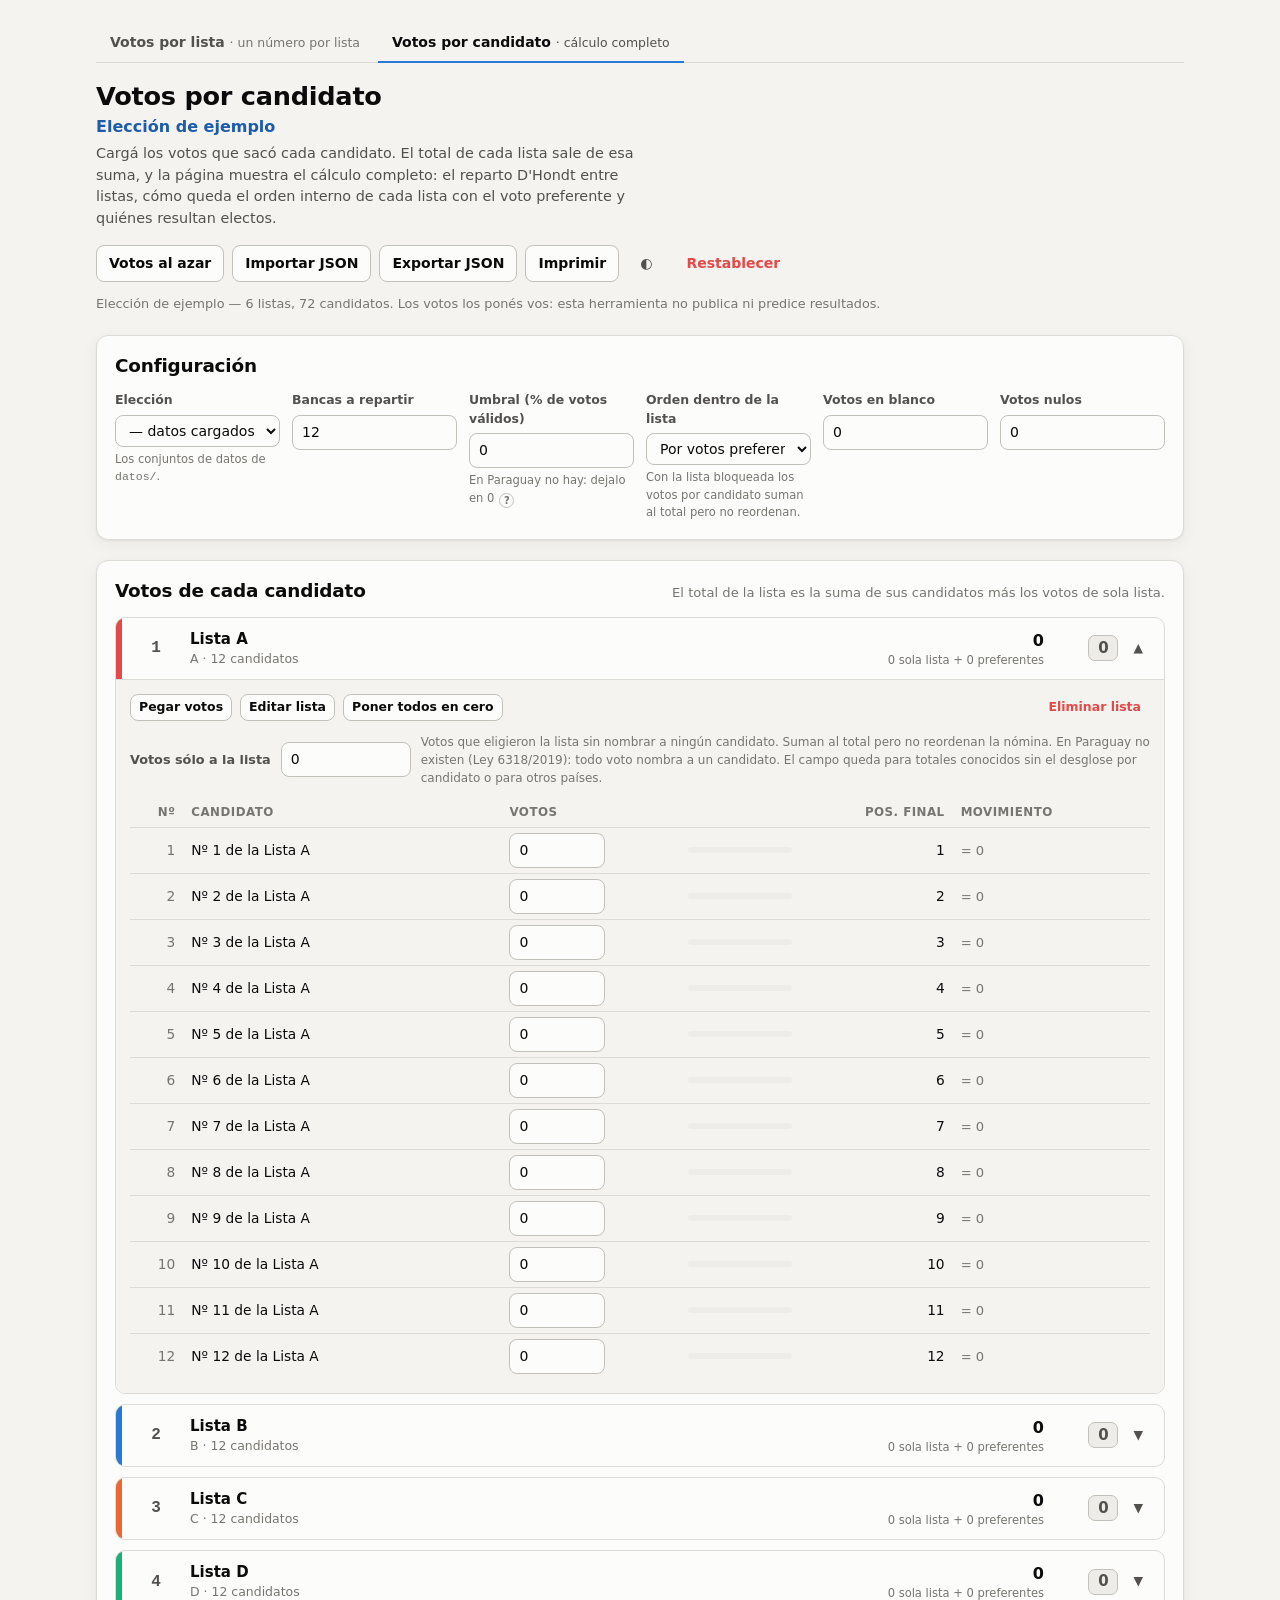
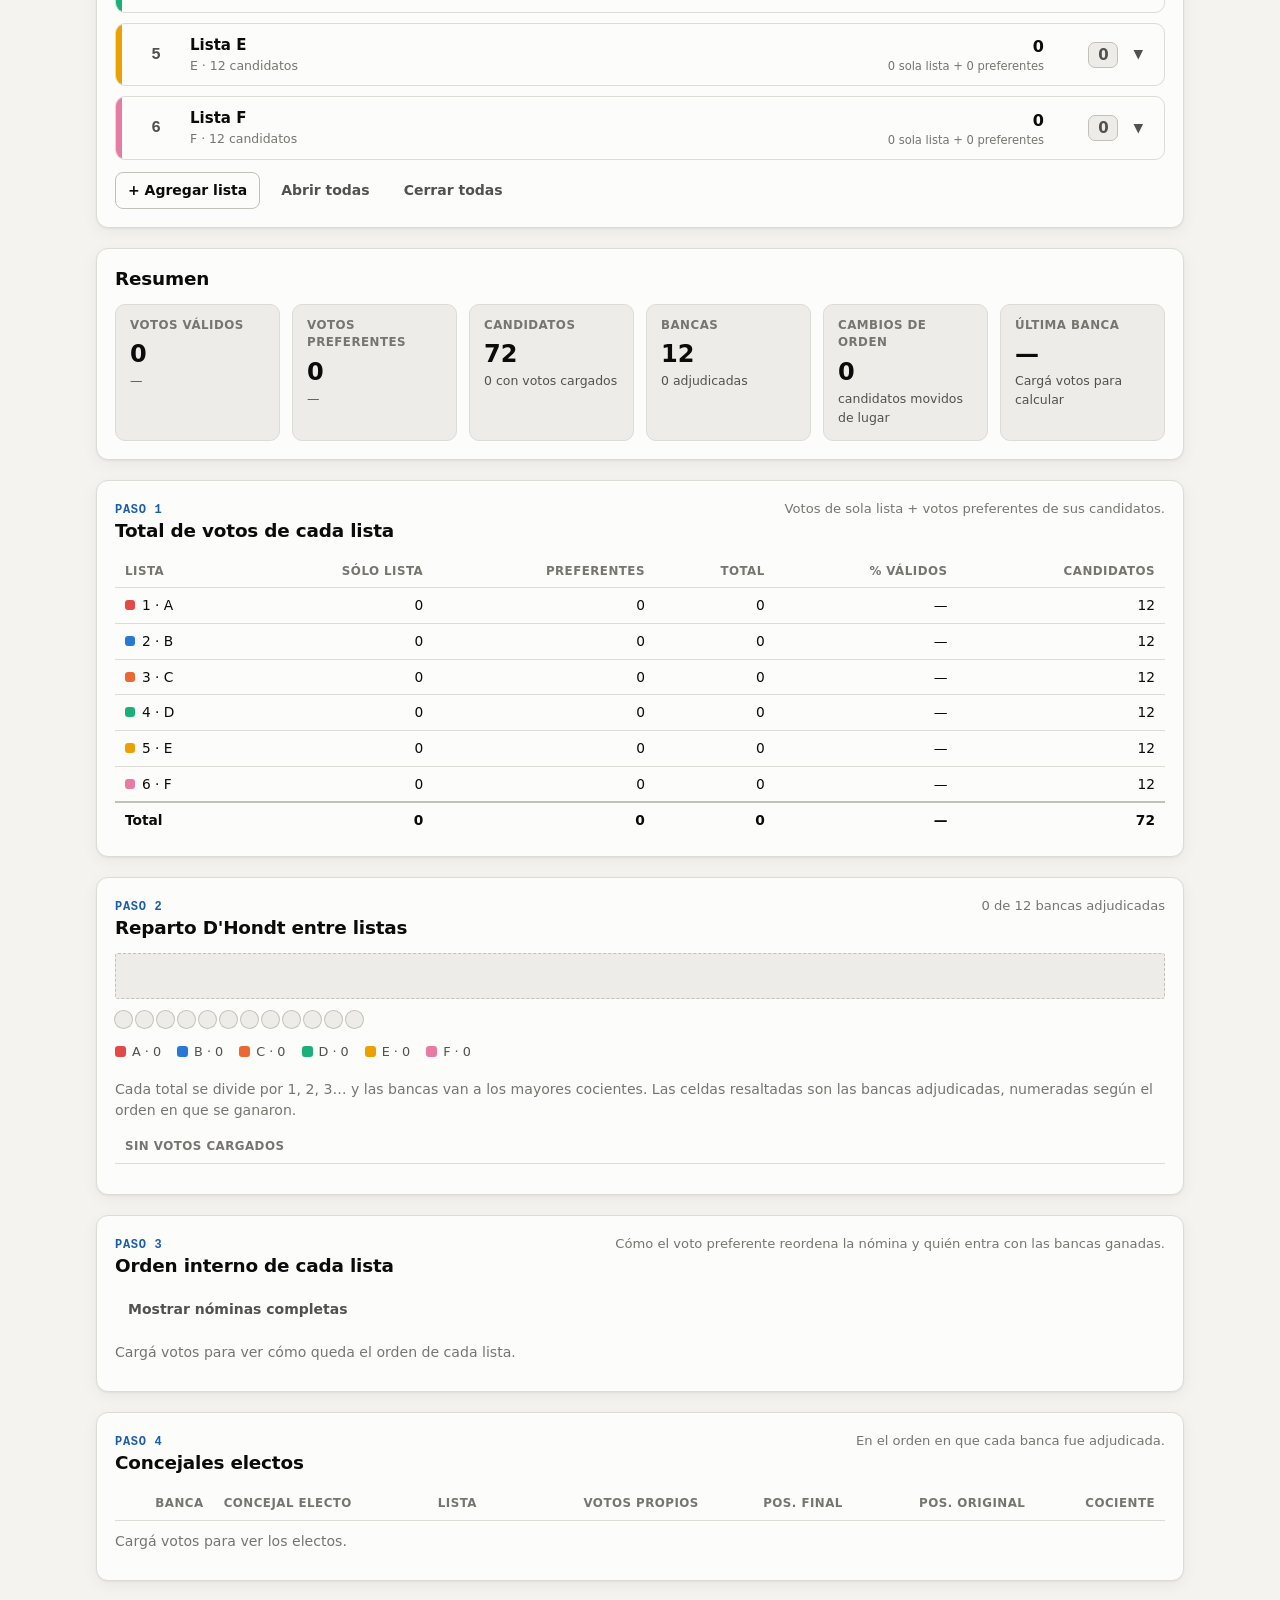
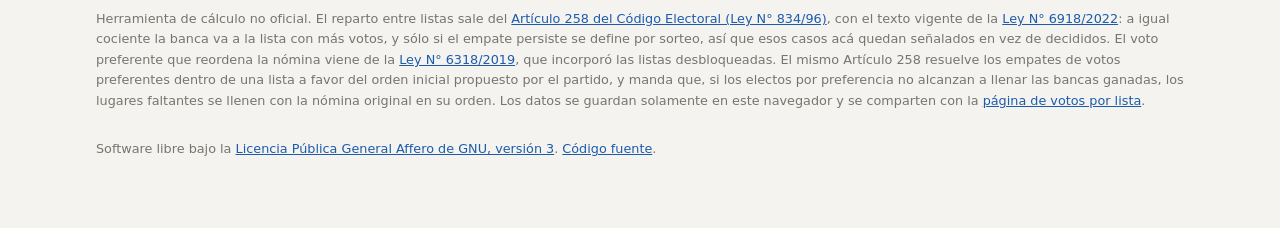
==== commit 957dc5cb: "clarify that in paraguay 'solo lista' votes don't exist" ====
--- a/candidatos.html
+++ b/candidatos.html
@@ -469,7 +469,7 @@
         renderTrasVotos();
       },
     }),
-    el("span", { class: "note", text: "Votos que eligieron la lista sin nombrar a ningún candidato. Suman al total pero no reordenan la nómina." }),
+    el("span", { class: "note", text: "Votos que eligieron la lista sin nombrar a ningún candidato. Suman al total pero no reordenan la nómina. En Paraguay no existen (Ley 6318/2019): todo voto nombra a un candidato. El campo queda para totales conocidos sin el desglose por candidato o para otros países." }),
   ]);
 
   // Tabla de carga: una fila por candidato, en el orden original de la nómina
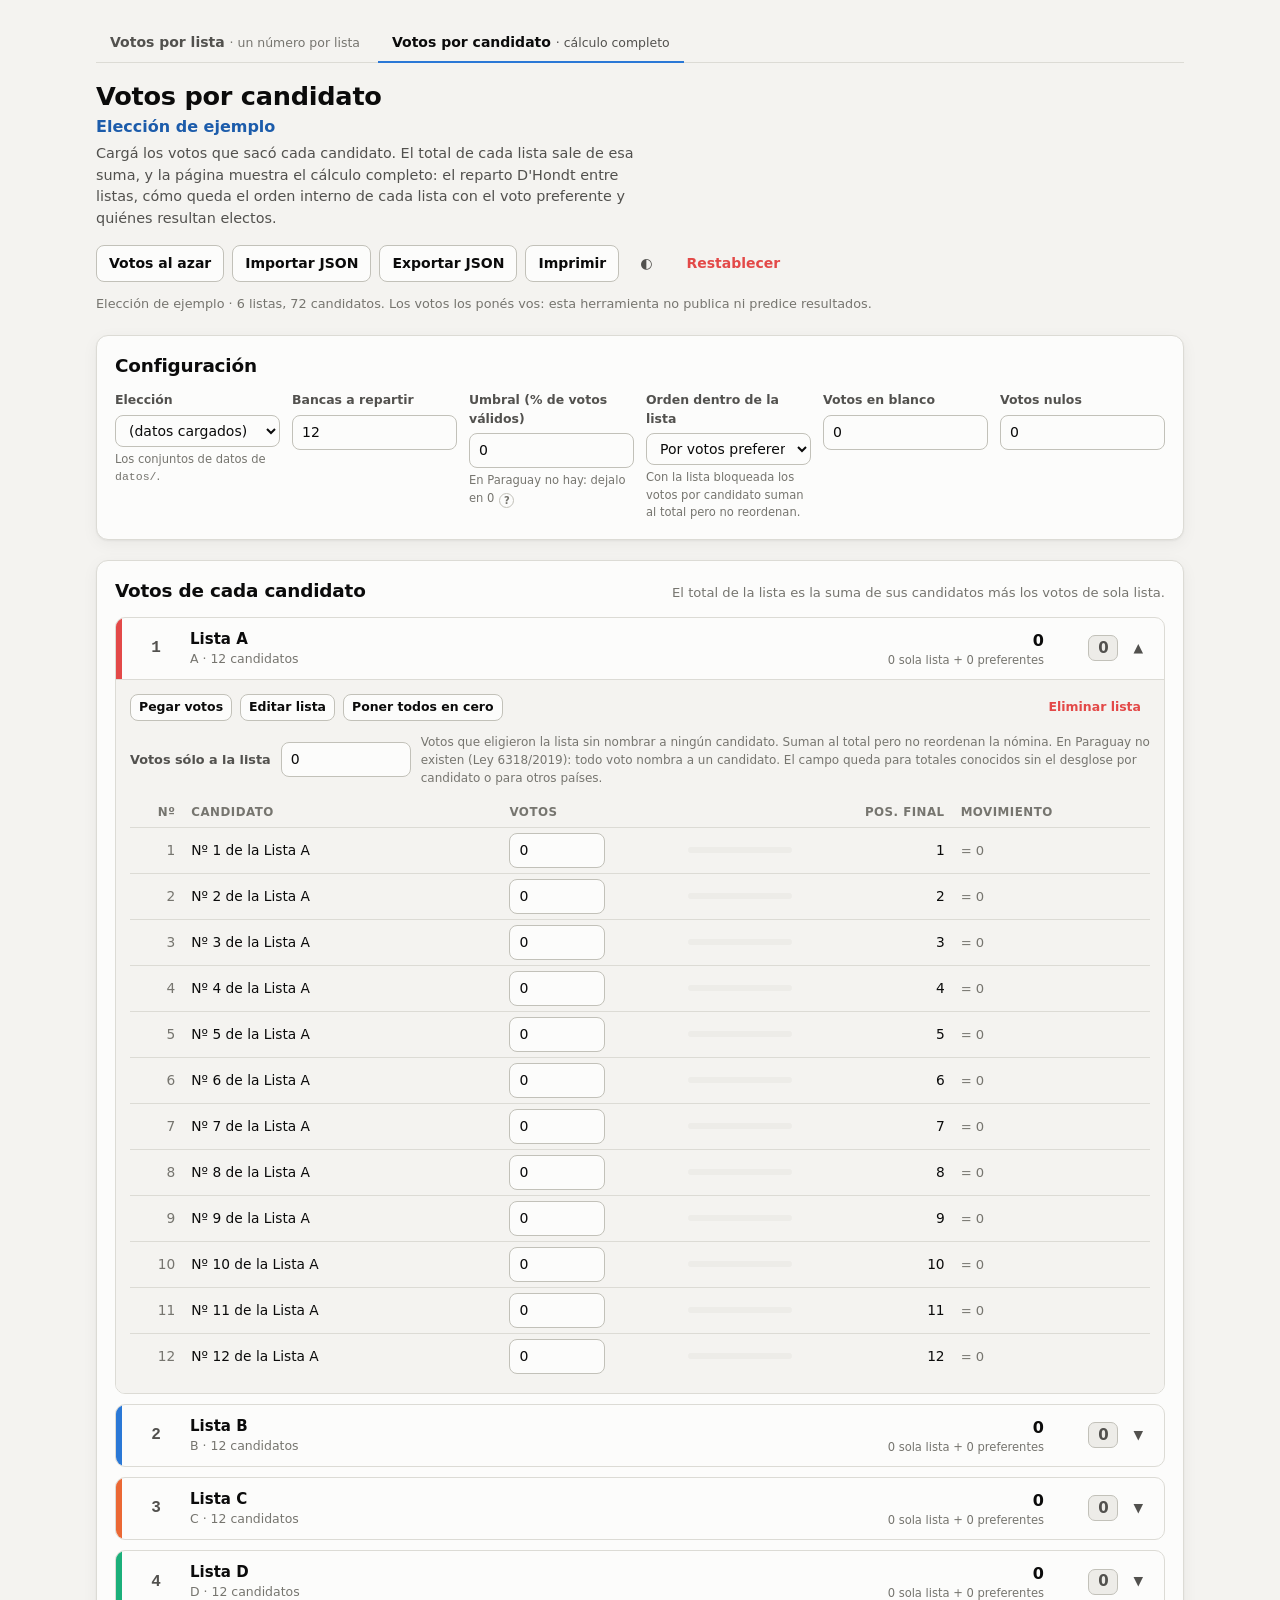
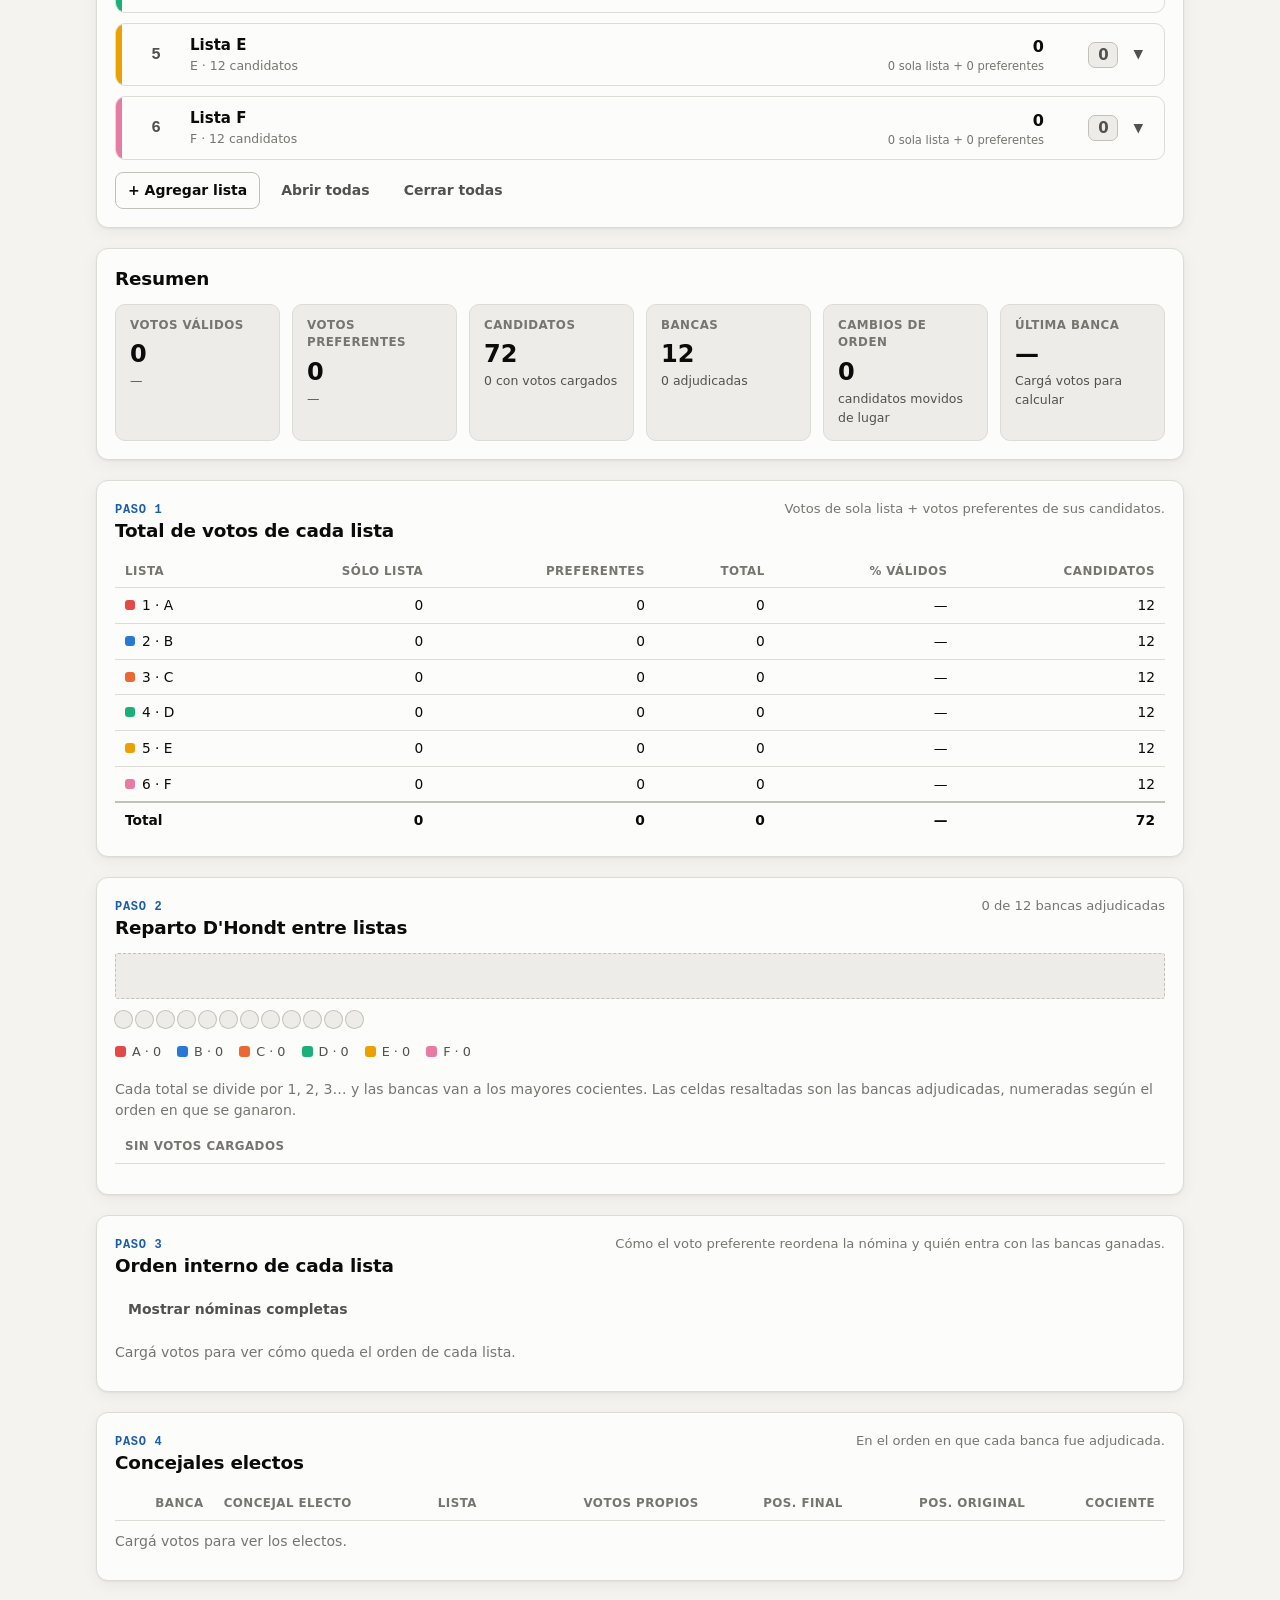
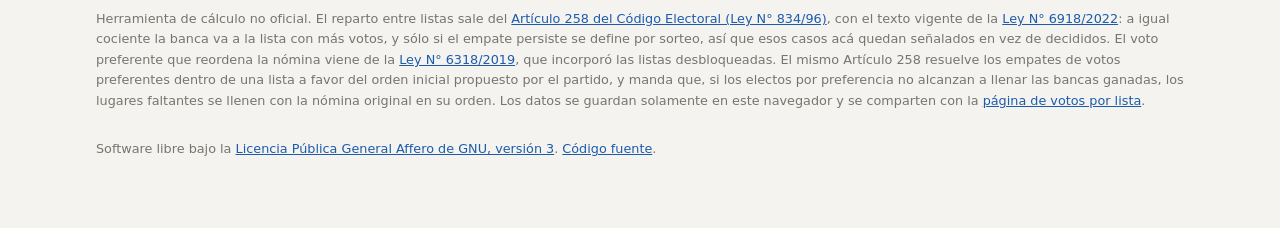
==== commit 31d4ece9: "Add symbolic link AGENTS.md, improve wording" ====
--- a/candidatos.html
+++ b/candidatos.html
@@ -3,7 +3,7 @@
 <head>
 <meta charset="utf-8">
 <meta name="viewport" content="width=device-width, initial-scale=1">
-<title>Votos por candidato — Calculadora D'Hondt</title>
+<title>Votos por candidato · Calculadora D'Hondt</title>
 <meta name="description" content="Cargá los votos de cada candidato y mirá el cálculo completo: el total de cada lista, el reparto D'Hondt, cómo queda el orden interno de cada lista y quiénes resultan electos.">
 
 <!-- Cloudflare Pages sirve lo mismo en <proyecto>.pages.dev; esto le dice
@@ -16,7 +16,7 @@
 <meta property="og:type" content="website">
 <meta property="og:site_name" content="Calculadora D'Hondt">
 <meta property="og:locale" content="es_PY">
-<meta property="og:title" content="Calculadora D'Hondt — votos por candidato">
+<meta property="og:title" content="Calculadora D'Hondt · votos por candidato">
 <meta property="og:description" content="Cargá los votos de cada candidato y mirá el cálculo completo: totales, reparto D'Hondt, orden interno de cada lista y electos.">
 <meta property="og:url" content="https://bancas.melizeche.com/candidatos.html">
 <meta property="og:image" content="https://bancas.melizeche.com/og.png">
@@ -24,7 +24,7 @@
 <meta property="og:image:height" content="630">
 <meta property="og:image:alt" content="Calculadora D'Hondt: reparto de bancas entre listas">
 <meta name="twitter:card" content="summary_large_image">
-<meta name="twitter:title" content="Calculadora D'Hondt — votos por candidato">
+<meta name="twitter:title" content="Calculadora D'Hondt · votos por candidato">
 <meta name="twitter:description" content="Cargá los votos de cada candidato y mirá el cálculo completo: totales, reparto D'Hondt, orden interno de cada lista y electos.">
 <meta name="twitter:image" content="https://bancas.melizeche.com/og.png">
 <link rel="icon" href="favicon.svg" type="image/svg+xml">
@@ -358,7 +358,7 @@
 /* En la primera visita se abre la primera lista, así la página llega con
  * campos donde cargar votos en vez de nueve filas cerradas. Sólo en la
  * primera: si el estado viene del navegador, manda lo que el usuario dejó
- * —incluido haber cerrado todas. */
+ * (incluido haber cerrado todas). */
 function abrirPrimeraLista() {
   if (estado.listas.length) estado.listas[0].abierta = true;
 }
@@ -769,8 +769,8 @@
       el("strong", { text: lista.numero + " · " + lista.partido }),
       el("span", { style: "color:var(--text-muted); font-size:.85rem",
         text: gan > 0
-          ? "— " + nBancas(gan) + ": " + (gan === 1 ? "entra el primero" : "entran los " + gan + " primeros")
-          : "— sin bancas" }),
+          ? nBancas(gan) + ": " + (gan === 1 ? "entra el primero" : "entran los " + gan + " primeros")
+          : "sin bancas" }),
     ]);
 
     cont.appendChild(encabezado);
@@ -825,7 +825,7 @@
 
     tbody.appendChild(el("tr", null, [
       el("td", { class: "num", text: String(r.ronda) }),
-      el("td", { class: "nombre", text: f ? f.nombre : "— sin candidato en la nómina —" }),
+      el("td", { class: "nombre", text: f ? f.nombre : "(sin candidato en la nómina)" }),
       el("td", null, [
         el("span", { class: "chip", style: "background:" + colorDe(lista) }),
         document.createTextNode(lista.numero + " · " + lista.sigla),
@@ -903,7 +903,7 @@
 
 function abrirDialogoPegar(lista) {
   listaEnEdicion = lista;
-  document.getElementById("dp-titulo").textContent = "Pegar votos — " + lista.numero + " · " + lista.partido;
+  document.getElementById("dp-titulo").textContent = "Pegar votos · " + lista.numero + " · " + lista.partido;
   document.getElementById("dp-texto").value = lista.candidatos.map(function (c) {
     return c.pref > 0 ? c.nombre + "\t" + c.pref : c.nombre;
   }).join("\n");
--- a/css/base.css
+++ b/css/base.css
@@ -165,7 +165,7 @@
 
 /* Nota que se despliega. Es un <details> y no un title=, que en el teléfono
  * no se puede abrir y con el teclado no se alcanza. El panel se sale de la
- * celda —las columnas miden 150px y el texto no entra— así que va flotando
+ * celda (las columnas miden 150px y el texto no entra) así que va flotando
  * por encima de lo que sigue, como cualquier globo de ayuda. */
 .field .ayuda { font-size: .72rem; color: var(--text-muted); margin-top: 4px; }
 .field .ayuda > summary { cursor: pointer; list-style: none; }
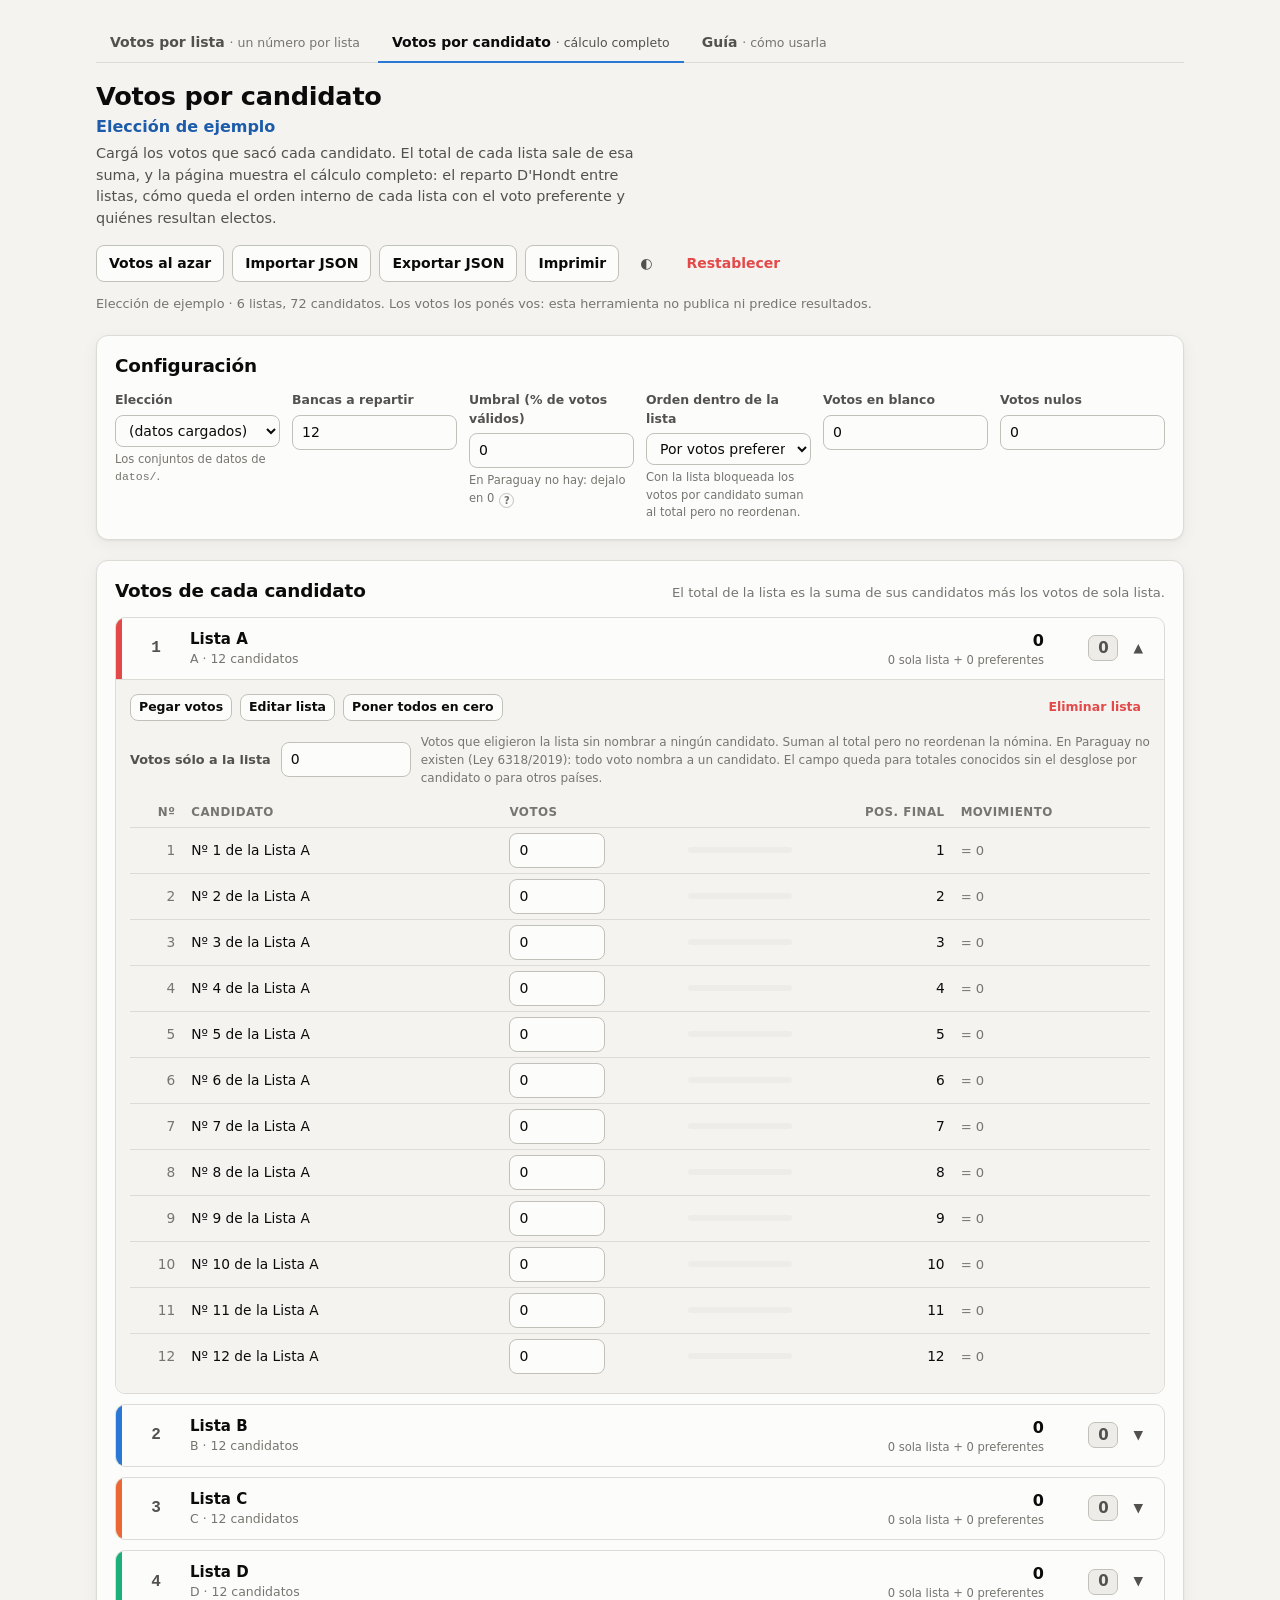
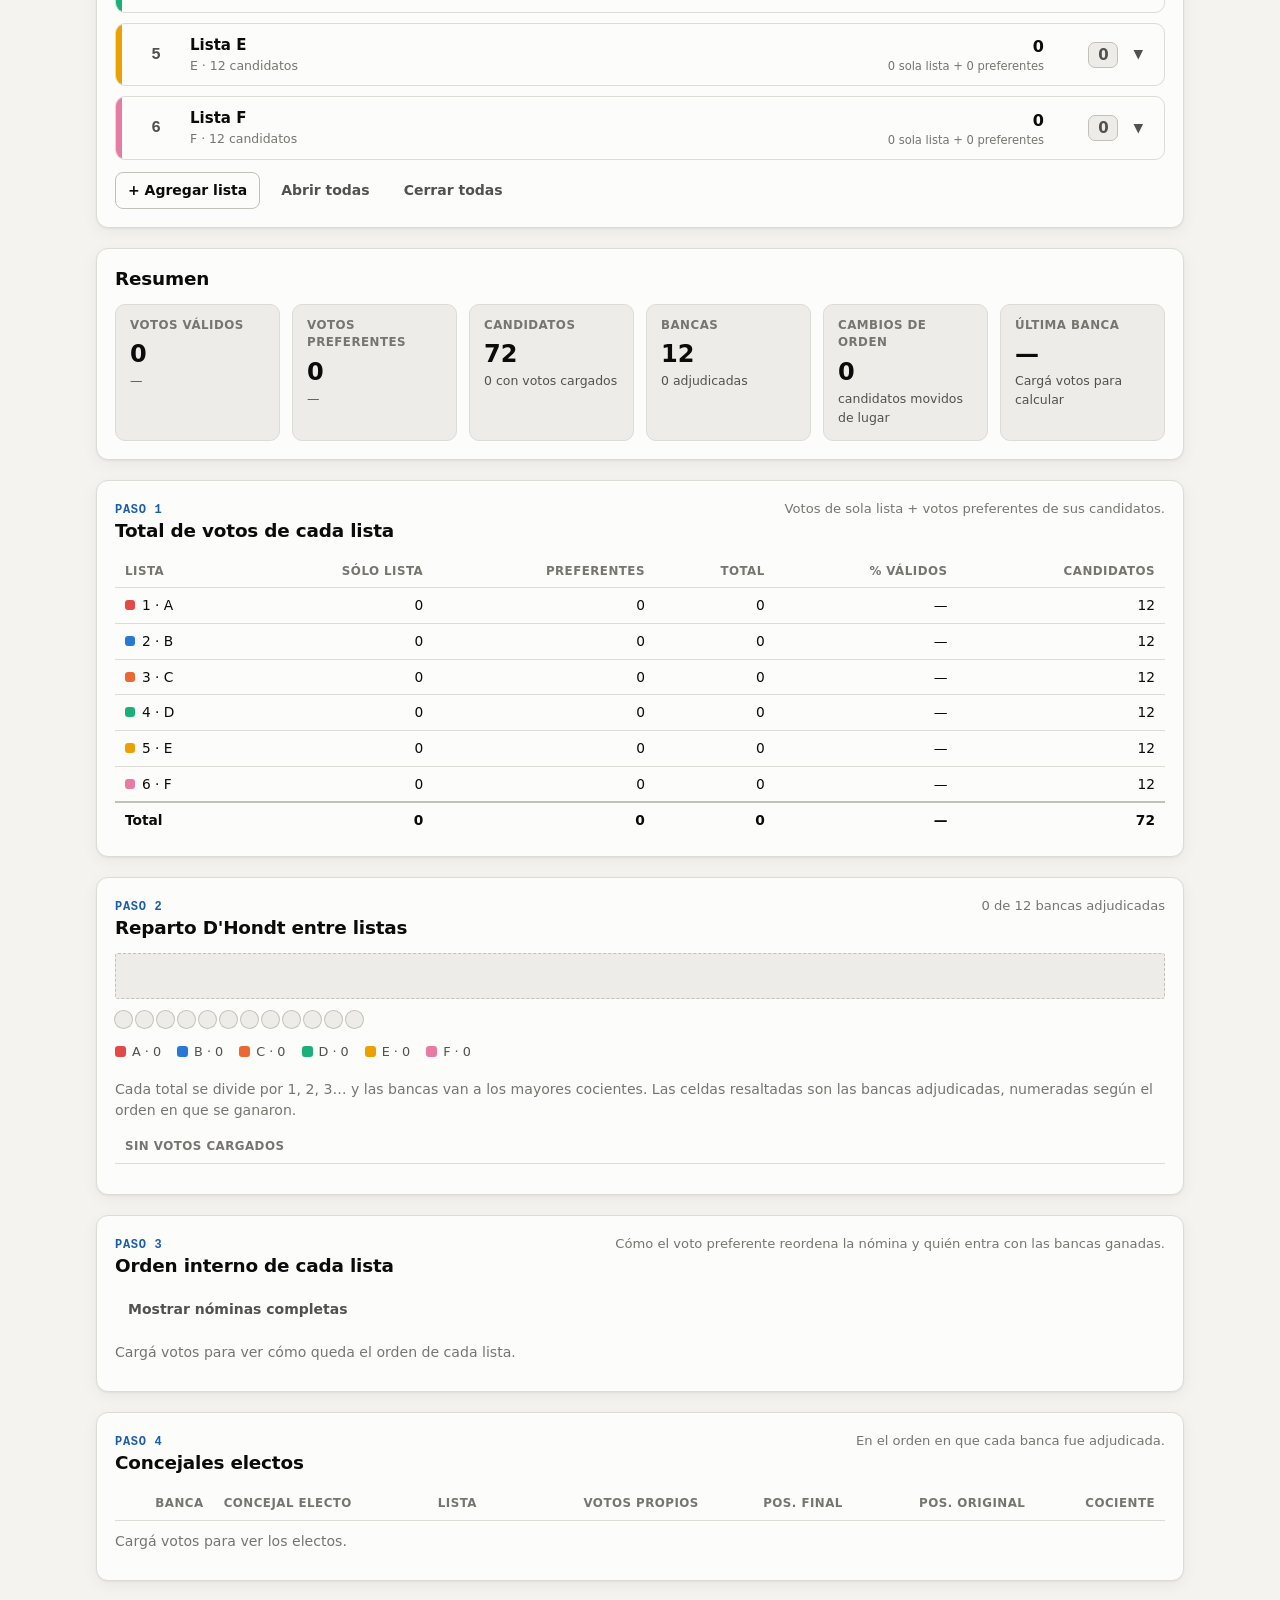
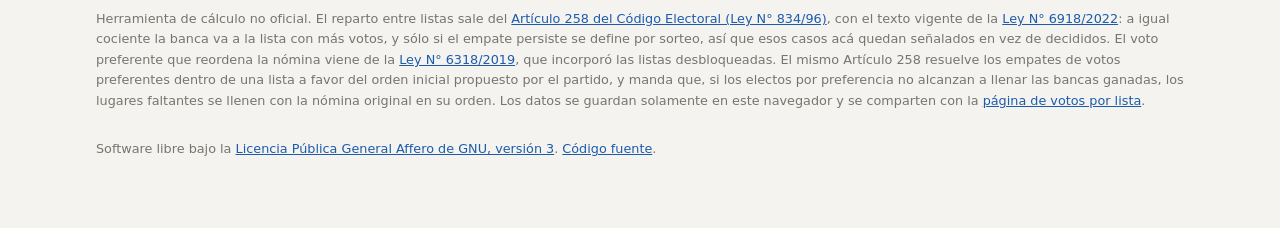
==== commit 22775775: "Add help page" ====
--- a/candidatos.html
+++ b/candidatos.html
@@ -67,6 +67,7 @@
 <nav class="nav no-print">
   <a href="index.html">Votos por lista <span class="desc">un número por lista</span></a>
   <a href="candidatos.html" aria-current="page">Votos por candidato <span class="desc">cálculo completo</span></a>
+  <a href="ayuda.html">Guía <span class="desc">cómo usarla</span></a>
 </nav>
 
 <div class="top">
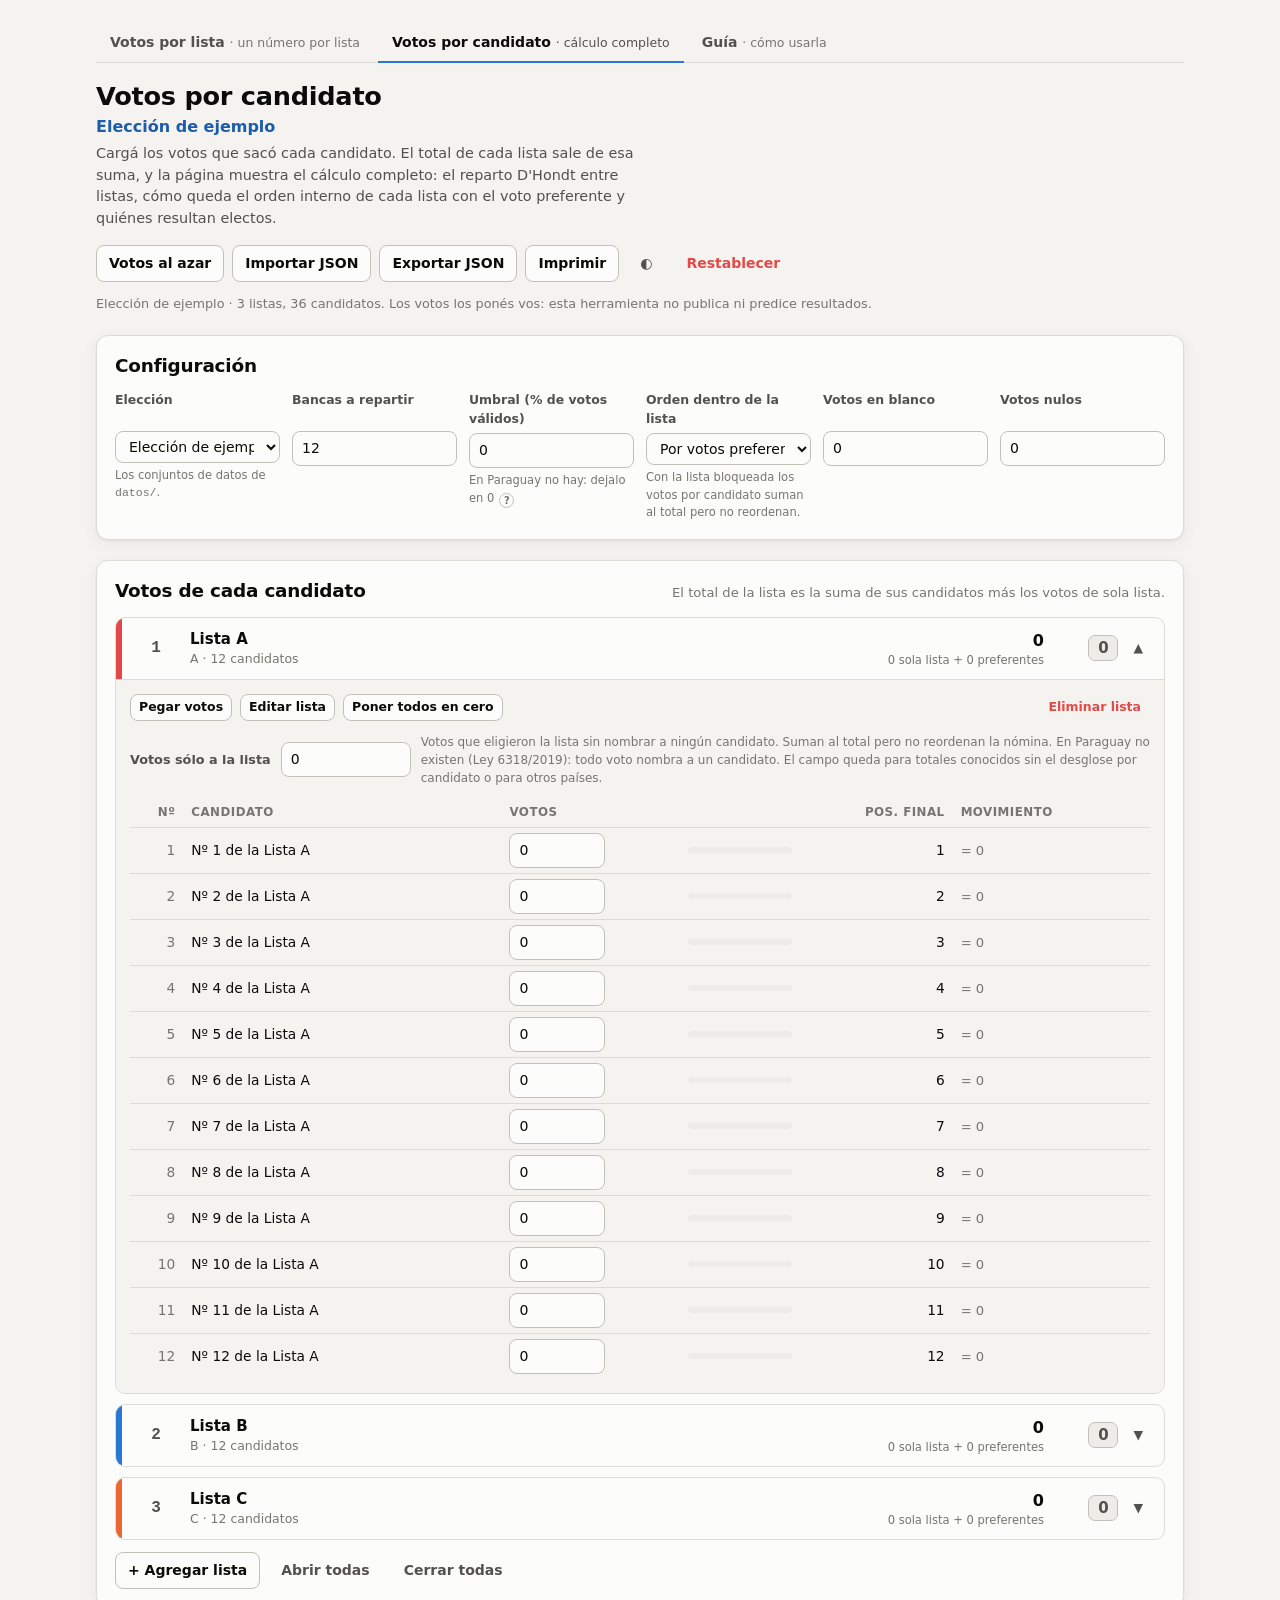
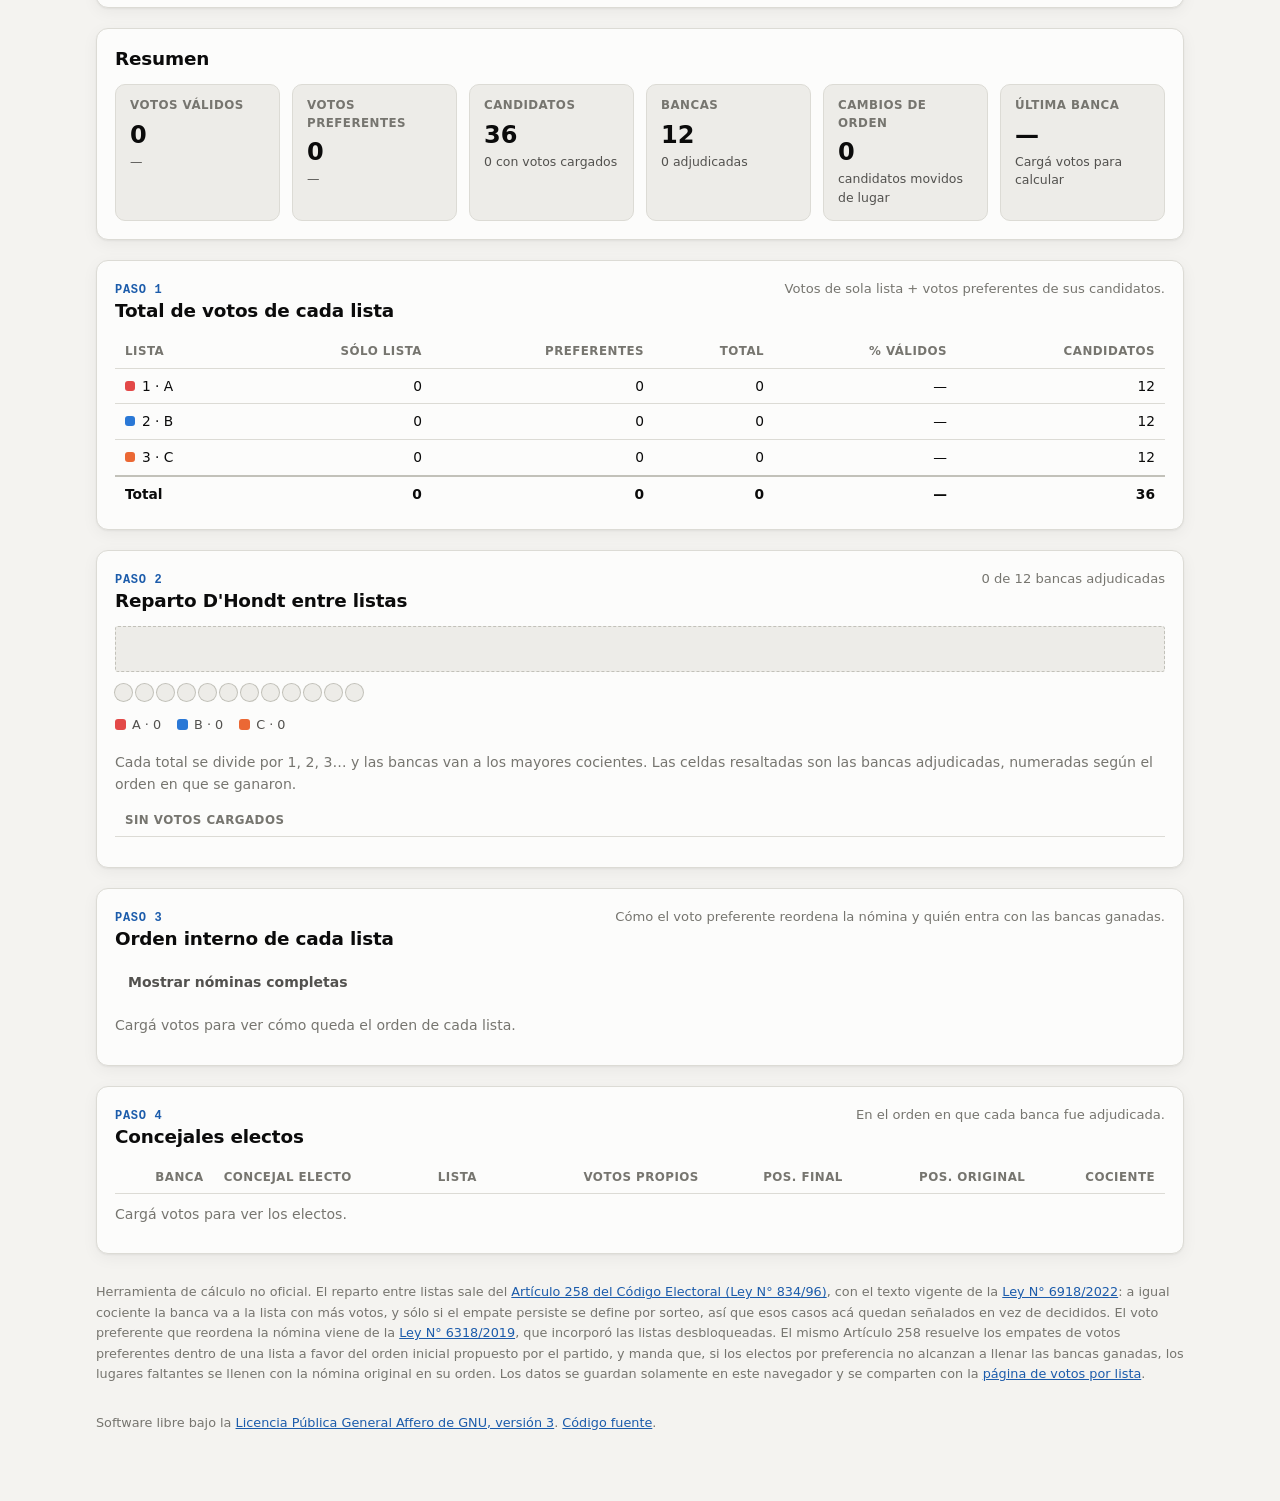
==== commit e3bb7c74: "allow better editing of conf options" ====
--- a/candidatos.html
+++ b/candidatos.html
@@ -409,7 +409,7 @@
       el("div", { class: "lista-num", text: String(lista.numero) }),
       el("div", { class: "lista-nombre" }, [
         el("div", { class: "p", text: lista.partido }),
-        el("div", { class: "s", text: lista.sigla + " · " + lista.candidatos.length + " candidatos" }),
+        el("div", { class: "s", text: lista.sigla + " · " + nCandidatos(lista.candidatos.length) }),
       ]),
       el("div", { class: "total-lista" }, [
         document.createTextNode(n(lista.votos)),
@@ -761,7 +761,7 @@
     if (aMostrar < filas.length) {
       tbody.appendChild(el("tr", null, [
         el("td", { colspan: "7", class: "empty",
-          text: "…y " + (filas.length - aMostrar) + " candidatos más sin banca." }),
+          text: "…y " + nCandidatos(filas.length - aMostrar) + " más sin banca." }),
       ]));
     }
 
@@ -900,8 +900,6 @@
 }
 
 /* ============================================================== diálogos */
-let listaEnEdicion = null;
-
 function abrirDialogoPegar(lista) {
   listaEnEdicion = lista;
   document.getElementById("dp-titulo").textContent = "Pegar votos · " + lista.numero + " · " + lista.partido;
@@ -945,33 +943,24 @@
   render();
 });
 
-function abrirDialogoLista(lista) {
-  listaEnEdicion = lista;
-  document.getElementById("dl-num").value = lista.numero;
-  document.getElementById("dl-partido").value = lista.partido;
-  document.getElementById("dl-sigla").value = lista.sigla;
-
-  renderSelectorColor(document.getElementById("dl-colores"), lista);
-  document.getElementById("dlg-lista").showModal();
-}
-
-document.getElementById("dlg-lista").addEventListener("close", function (e) {
-  if (e.target.returnValue === "ok" && listaEnEdicion) {
-    listaEnEdicion.numero = clampInt(document.getElementById("dl-num").value, 0, 9999, listaEnEdicion.numero);
-    listaEnEdicion.partido = document.getElementById("dl-partido").value.trim() || listaEnEdicion.partido;
-    listaEnEdicion.sigla = document.getElementById("dl-sigla").value.trim() || listaEnEdicion.sigla;
-    guardar();
-  }
-  listaEnEdicion = null;
-  render();
-});
+conectarDialogoLista(render);
 
 /* ============================================================== eventos */
 function enlazarConfig(id, aplicar) {
-  document.getElementById(id).addEventListener("input", function (e) {
+  const campo = document.getElementById(id);
+  campo.addEventListener("input", function (e) {
+    // Un <input type="number"> vacío vale 0 al convertirlo a Number. No lo
+    // aplicamos todavía: así se puede borrar el valor anterior para escribir
+    // otro, sin que el mínimo lo reemplace enseguida por 1.
+    if (e.target.value === "") return;
     aplicar(e.target.value);
     guardar();
     render();
+  });
+  campo.addEventListener("blur", function () {
+    // La elección guardada siempre conserva valores válidos; si se dejó vacío,
+    // se vuelve a mostrar el último que estaba aplicado.
+    if (campo.value === "") renderConfig();
   });
 }
 enlazarConfig("cfg-bancas", function (v) { estado.bancas = clampInt(v, 1, 99, BANCAS_POR_DEFECTO); });
@@ -1019,8 +1008,7 @@
 
 document.getElementById("btn-reset").addEventListener("click", function () {
   if (!confirm("Se borran los votos, las nóminas y los cambios de listas. ¿Continuar?")) return;
-  estado = datosPorDefecto();
-  votosSorteados = false;
+  restablecer();
   abrirPrimeraLista();   // igual que en la primera visita
   guardar();
   render();
--- a/css/base.css
+++ b/css/base.css
@@ -161,6 +161,9 @@
 .config { display: grid; grid-template-columns: repeat(auto-fit, minmax(150px, 1fr)); gap: 12px; }
 .field { position: relative; }
 .field label { display: block; font-size: .78rem; font-weight: 600; color: var(--text-secondary); margin-bottom: 5px; }
+/* La grilla de configuración puede mezclar rótulos de una y dos líneas. Cada
+ * uno reserva dos para que los controles de la fila queden alineados. */
+.config > .field > label { min-height: 2.8em; }
 .field .note { font-size: .72rem; color: var(--text-muted); margin-top: 4px; }
 
 /* Nota que se despliega. Es un <details> y no un title=, que en el teléfono
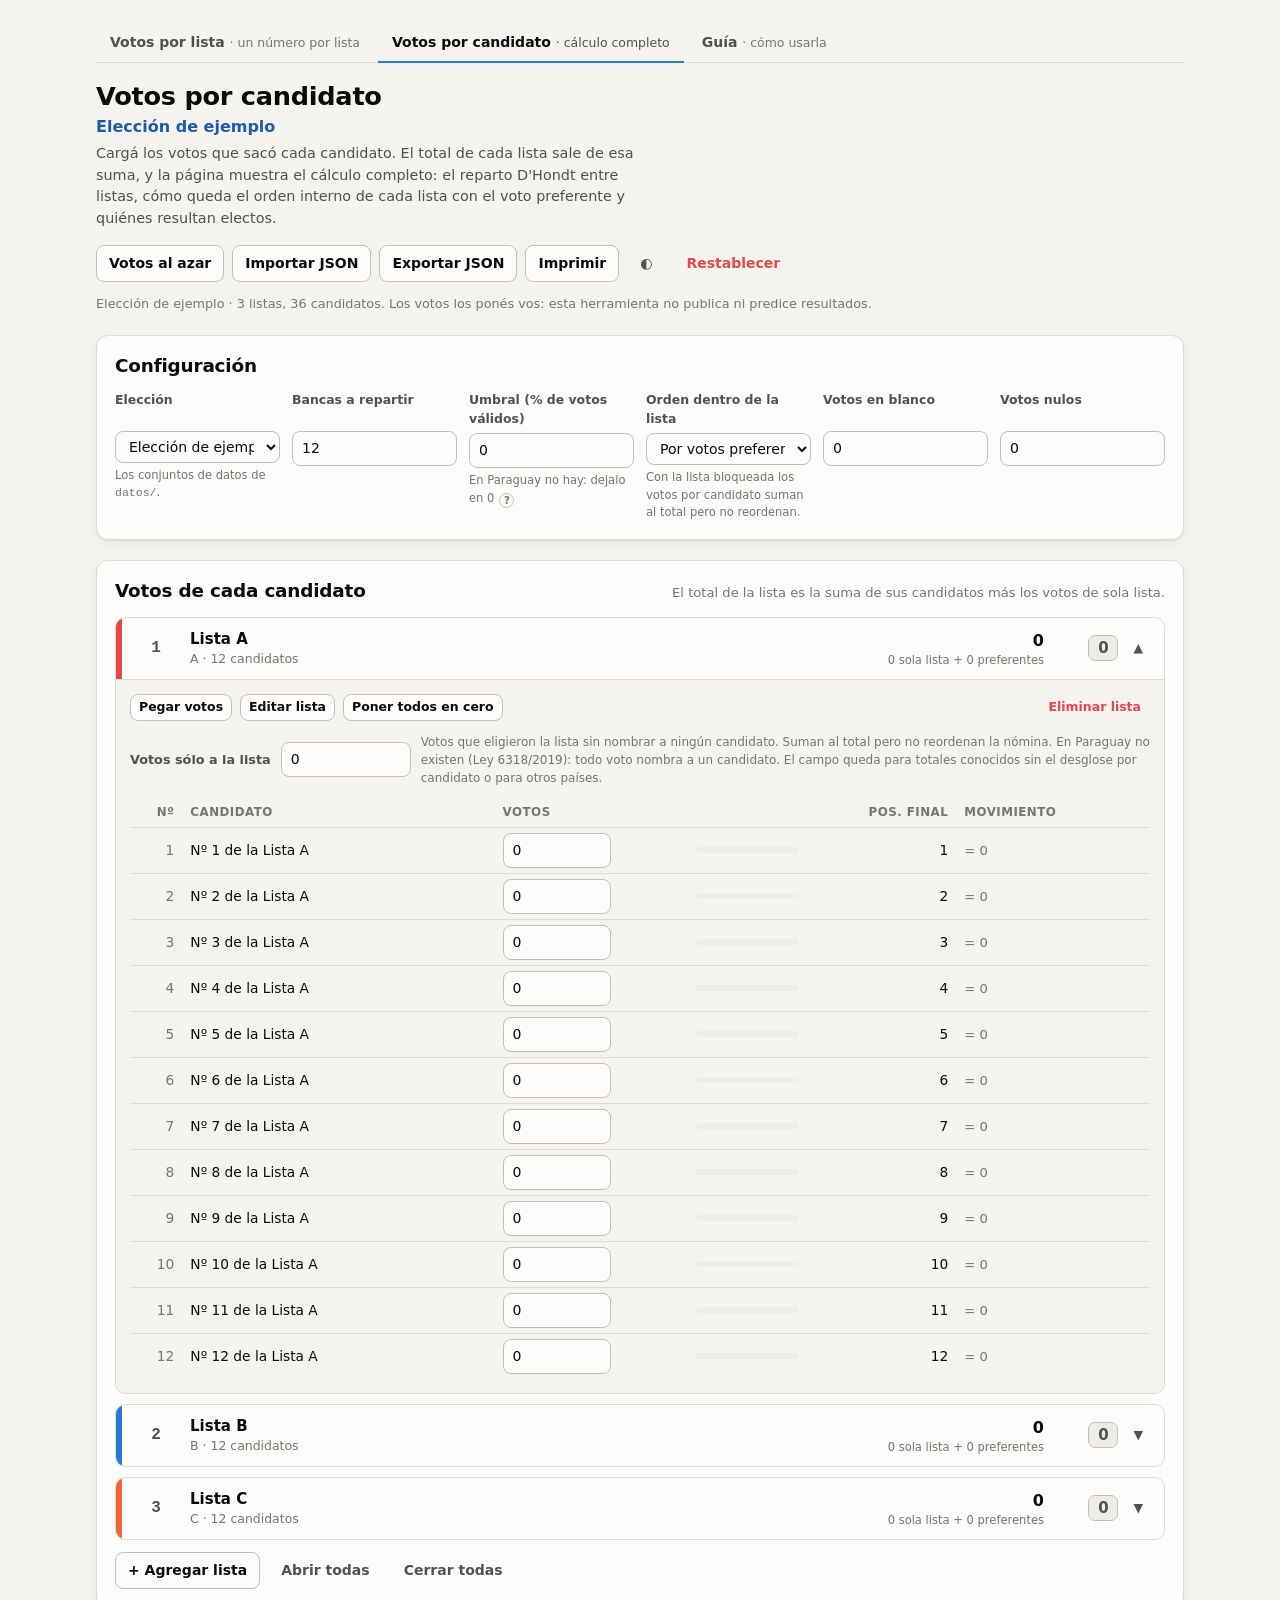
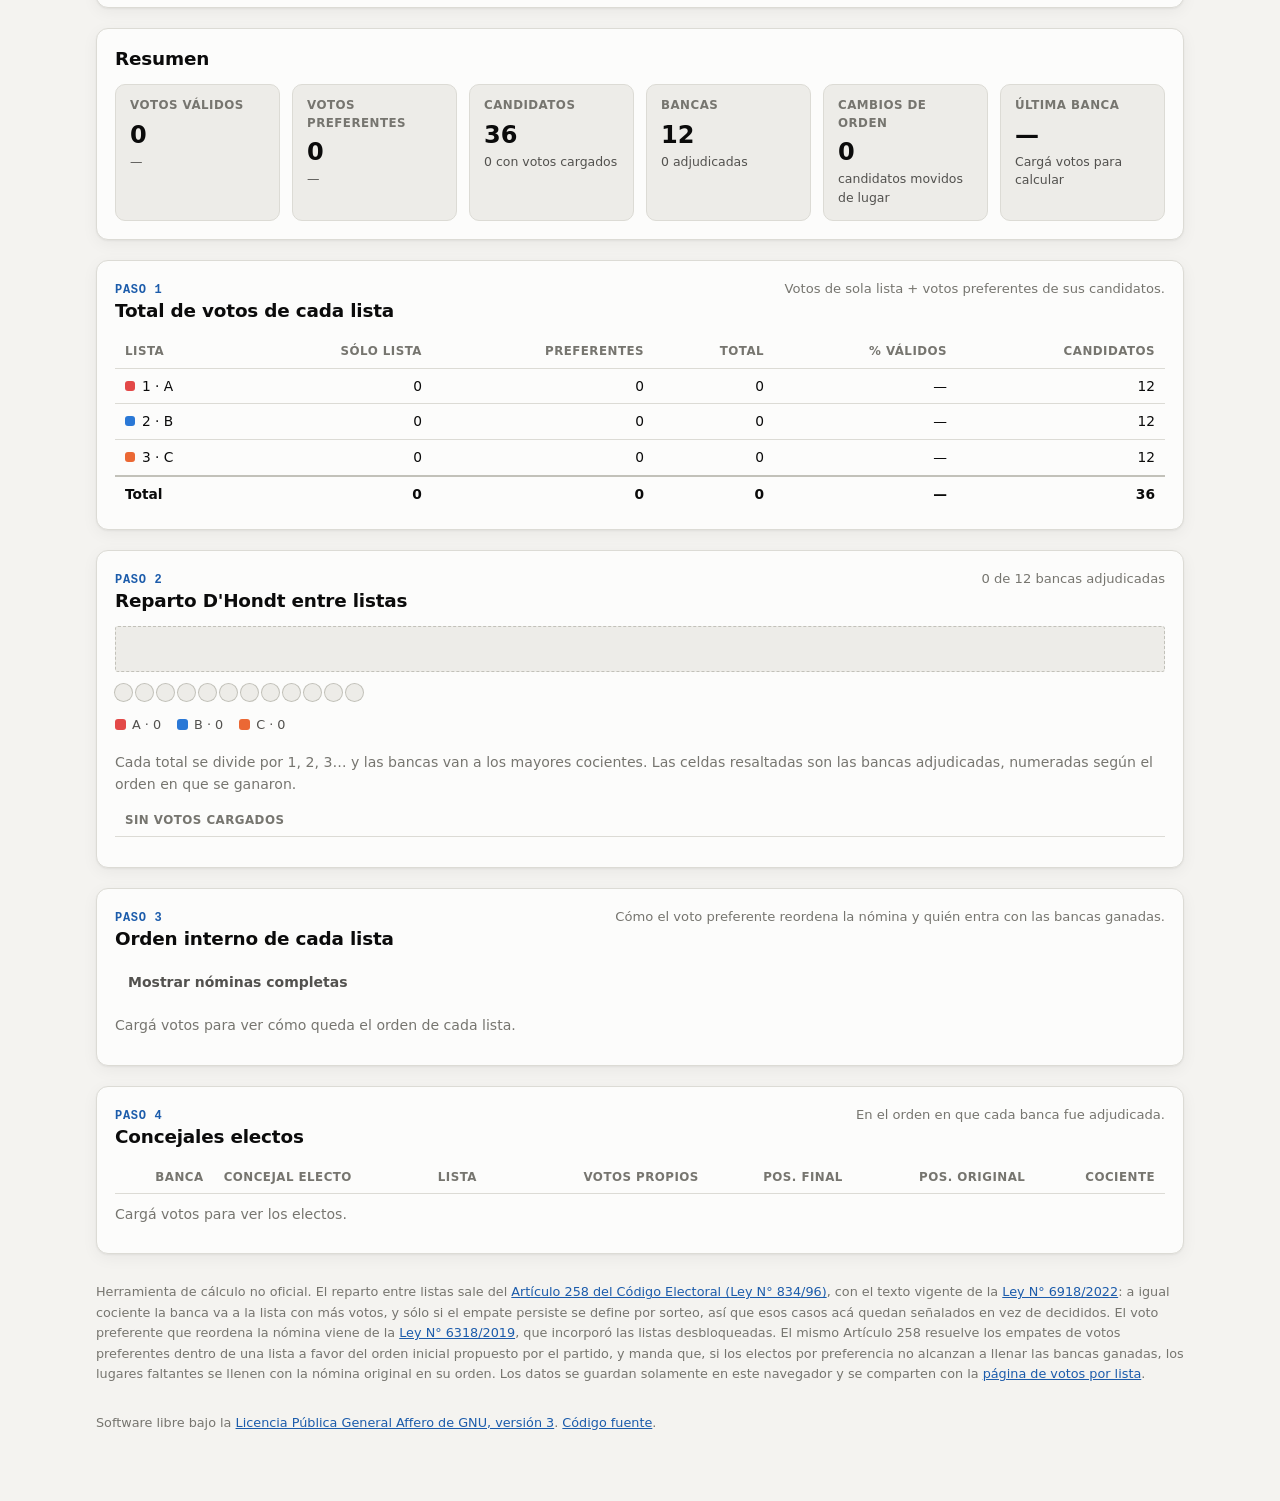
==== commit 298a84e8: "add thousands separator" ====
--- a/candidatos.html
+++ b/candidatos.html
@@ -31,7 +31,7 @@
 <link rel="stylesheet" href="css/base.css">
 <style>
 .tabla-cand td, .tabla-cand th { padding: 5px 8px; }
-.tabla-cand input[type="number"] { width: 96px; }
+.tabla-cand input.votos { width: 108px; }
 .tabla-cand td.nombre { min-width: 200px; }
 .mov { font-variant-numeric: tabular-nums; font-size: .82rem; }
 .mov.sube { color: var(--good-ink); font-weight: 600; }
@@ -136,11 +136,11 @@
     </div>
     <div class="field">
       <label for="cfg-blancos">Votos en blanco</label>
-      <input type="number" id="cfg-blancos" min="0" step="1">
+      <input type="text" inputmode="numeric" enterkeyhint="done" autocomplete="off" class="votos" id="cfg-blancos">
     </div>
     <div class="field">
       <label for="cfg-nulos">Votos nulos</label>
-      <input type="number" id="cfg-nulos" min="0" step="1">
+      <input type="text" inputmode="numeric" enterkeyhint="done" autocomplete="off" class="votos" id="cfg-nulos">
     </div>
   </div>
 </section>
@@ -386,8 +386,8 @@
   document.getElementById("cfg-bancas").value = estado.bancas;
   document.getElementById("cfg-umbral").value = estado.umbral;
   document.getElementById("cfg-modo").value = estado.modo;
-  document.getElementById("cfg-blancos").value = estado.blancos;
-  document.getElementById("cfg-nulos").value = estado.nulos;
+  document.getElementById("cfg-blancos").value = n(estado.blancos);
+  document.getElementById("cfg-nulos").value = n(estado.nulos);
 }
 
 /* -------------------------------------------------- carga por candidato */
@@ -461,14 +461,13 @@
 
   const soloLista = el("div", { class: "solo-lista no-print" }, [
     el("label", { for: "solo-" + lista.id, text: "Votos sólo a la lista" }),
-    el("input", {
-      type: "number", min: "0", step: "1", id: "solo-" + lista.id, value: String(lista.soloLista),
-      oninput: function (e) {
-        lista.soloLista = clampInt(e.target.value, 0, 1e12, 0);
-        recalcularTotal(lista);
-        guardar();
-        renderTrasVotos();
-      },
+    campoDeVotos({
+      id: "solo-" + lista.id, value: lista.soloLista,
+    }, function (votos) {
+      lista.soloLista = votos;
+      recalcularTotal(lista);
+      guardar();
+      renderTrasVotos();
     }),
     el("span", { class: "note", text: "Votos que eligieron la lista sin nombrar a ningún candidato. Suman al total pero no reordenan la nómina. En Paraguay no existen (Ley 6318/2019): todo voto nombra a un candidato. El campo queda para totales conocidos sin el desglose por candidato o para otros países." }),
   ]);
@@ -482,15 +481,14 @@
       el("td", { class: "num", style: "color:var(--text-muted)", text: String(i + 1) }),
       el("td", { class: "nombre", text: c.nombre }),
       el("td", null, [
-        el("input", {
-          type: "number", min: "0", step: "1", value: String(c.pref),
+        campoDeVotos({
+          value: c.pref,
           "aria-label": "Votos de " + c.nombre,
-          oninput: function (e) {
-            c.pref = clampInt(e.target.value, 0, 1e12, 0);
-            recalcularTotal(lista);
-            guardar();
-            renderTrasVotos();
-          },
+        }, function (pref) {
+          c.pref = pref;
+          recalcularTotal(lista);
+          guardar();
+          renderTrasVotos();
         }),
       ]),
       el("td", null, [
@@ -963,11 +961,27 @@
     if (campo.value === "") renderConfig();
   });
 }
+
+/* Lo mismo para los campos que llevan separador de miles: el valor se lee de
+ * los dígitos, no del texto del campo. */
+function enlazarCampoVotos(id, aplicar) {
+  const campo = document.getElementById(id);
+  campo.addEventListener("input", function () {
+    const valor = formatearCampoVotos(campo);
+    if (campo.value === "") return;
+    aplicar(valor);
+    guardar();
+    render();
+  });
+  campo.addEventListener("blur", function () {
+    if (campo.value === "") renderConfig();
+  });
+}
 enlazarConfig("cfg-bancas", function (v) { estado.bancas = clampInt(v, 1, 99, BANCAS_POR_DEFECTO); });
 enlazarConfig("cfg-umbral", function (v) { estado.umbral = clampNum(v, 0, 20, 0); });
 enlazarConfig("cfg-modo", function (v) { estado.modo = v === "desbloqueada" ? "desbloqueada" : "bloqueada"; });
-enlazarConfig("cfg-blancos", function (v) { estado.blancos = clampInt(v, 0, 1e12, 0); });
-enlazarConfig("cfg-nulos", function (v) { estado.nulos = clampInt(v, 0, 1e12, 0); });
+enlazarCampoVotos("cfg-blancos", function (v) { estado.blancos = v; });
+enlazarCampoVotos("cfg-nulos", function (v) { estado.nulos = v; });
 
 document.getElementById("btn-agregar").addEventListener("click", function () {
   const i = estado.listas.length;
--- a/css/base.css
+++ b/css/base.css
@@ -142,7 +142,9 @@
   width: 100%;
 }
 textarea { line-height: 1.55; resize: vertical; }
-input[type="number"] { font-variant-numeric: tabular-nums; -moz-appearance: textfield; }
+/* .votos son los campos de cantidades: van como texto porque llevan separador
+   de miles (ver campoDeVotos en core.js), pero se muestran como los numéricos. */
+input[type="number"], input.votos { font-variant-numeric: tabular-nums; -moz-appearance: textfield; }
 input::-webkit-outer-spin-button, input::-webkit-inner-spin-button { -webkit-appearance: none; margin: 0; }
 
 /* ------------------------------------------------------------- contenedores */
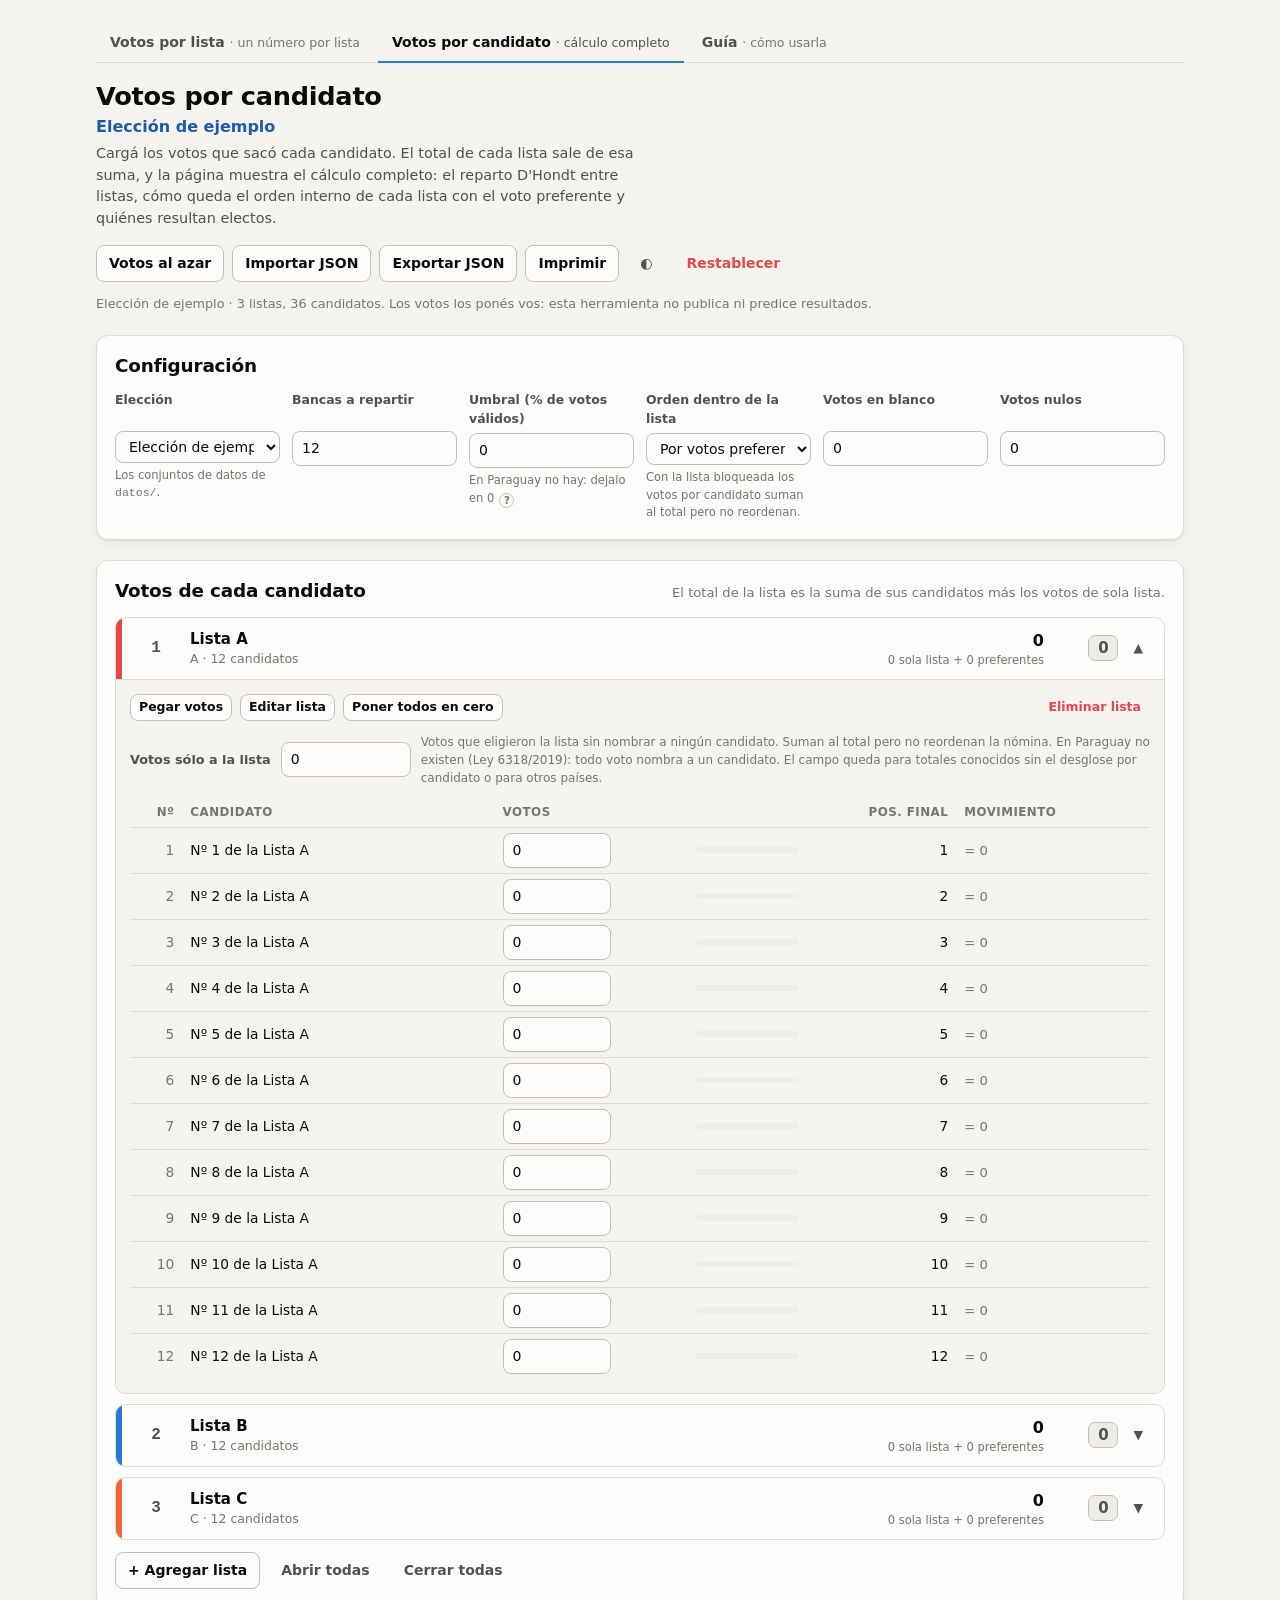
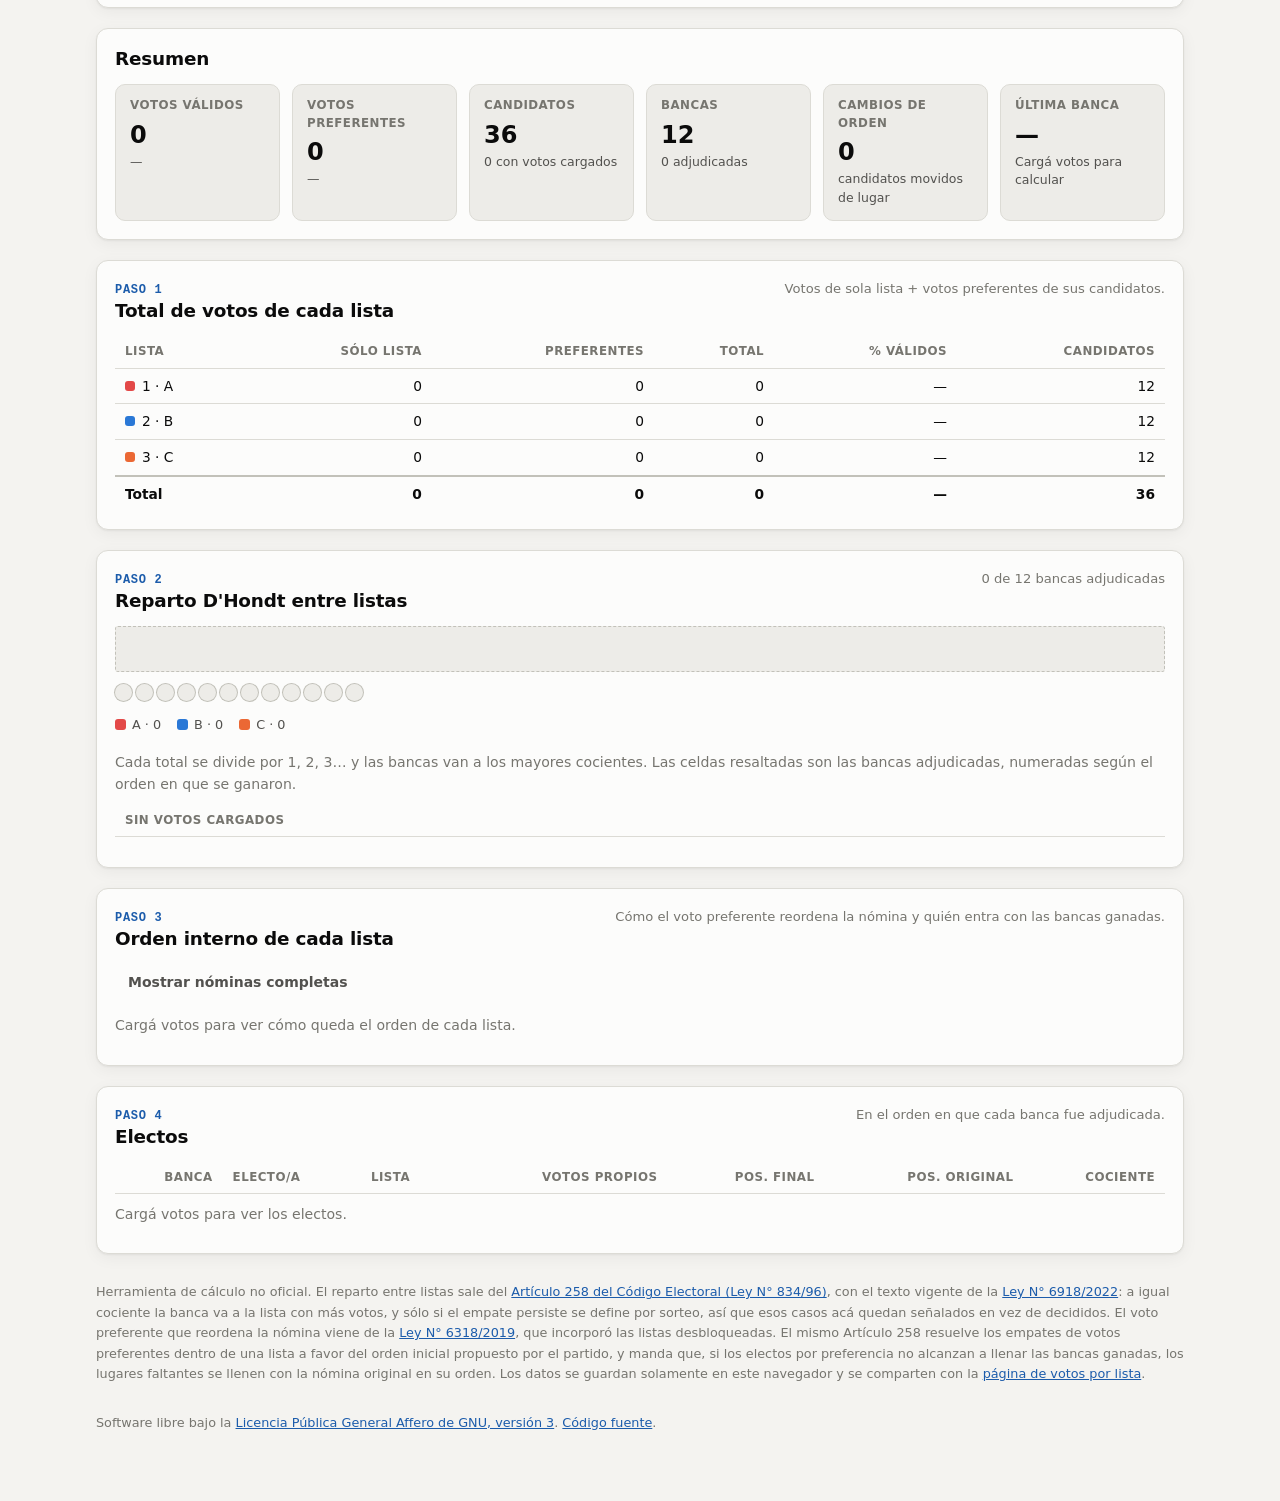
==== commit c17da523: "Remove concejales wording to make it more general" ====
--- a/candidatos.html
+++ b/candidatos.html
@@ -234,7 +234,7 @@
   <header>
     <div>
       <div class="paso">Paso 4</div>
-      <h2>Concejales electos</h2>
+      <h2>Electos</h2>
     </div>
     <span class="hint">En el orden en que cada banca fue adjudicada.</span>
   </header>
@@ -243,7 +243,7 @@
       <thead>
         <tr>
           <th class="num">Banca</th>
-          <th class="nombre">Concejal electo</th>
+          <th class="nombre">Electo/a</th>
           <th>Lista</th>
           <th class="num">Votos propios</th>
           <th class="num">Pos. final</th>
